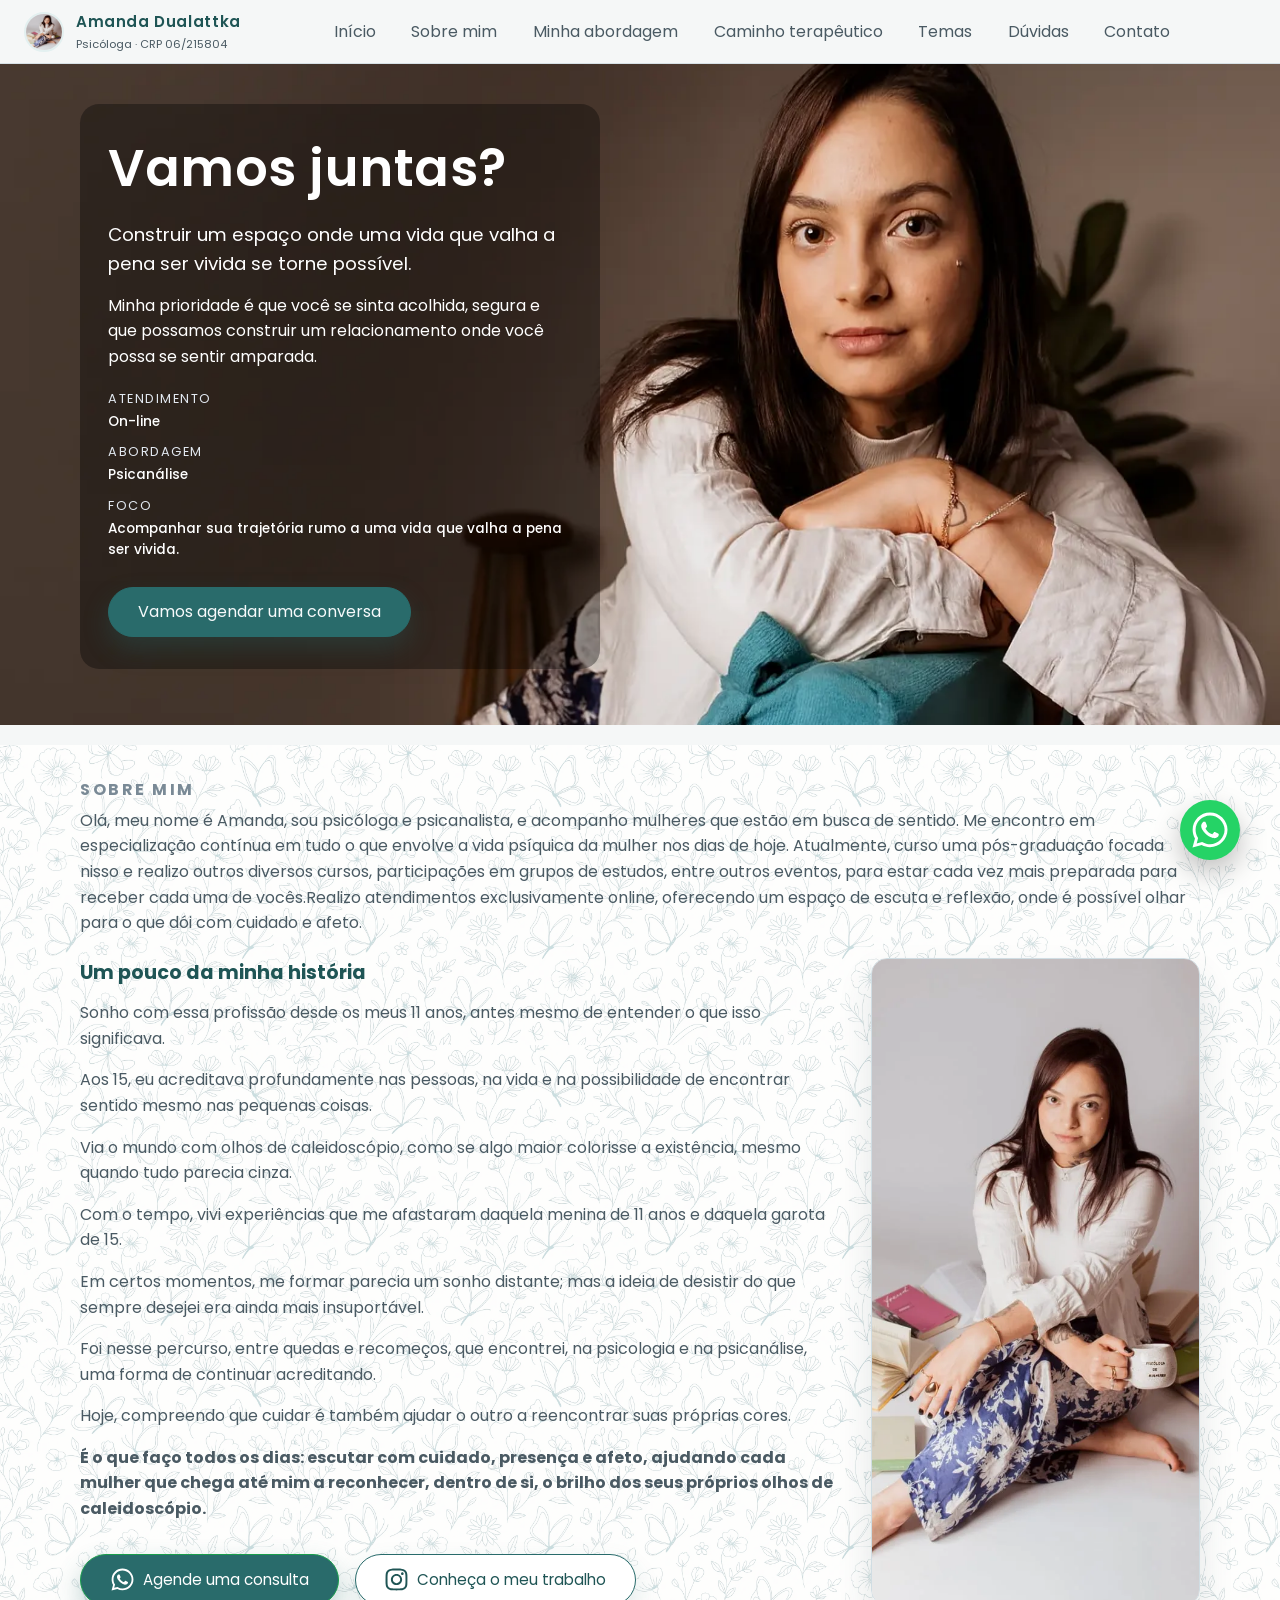
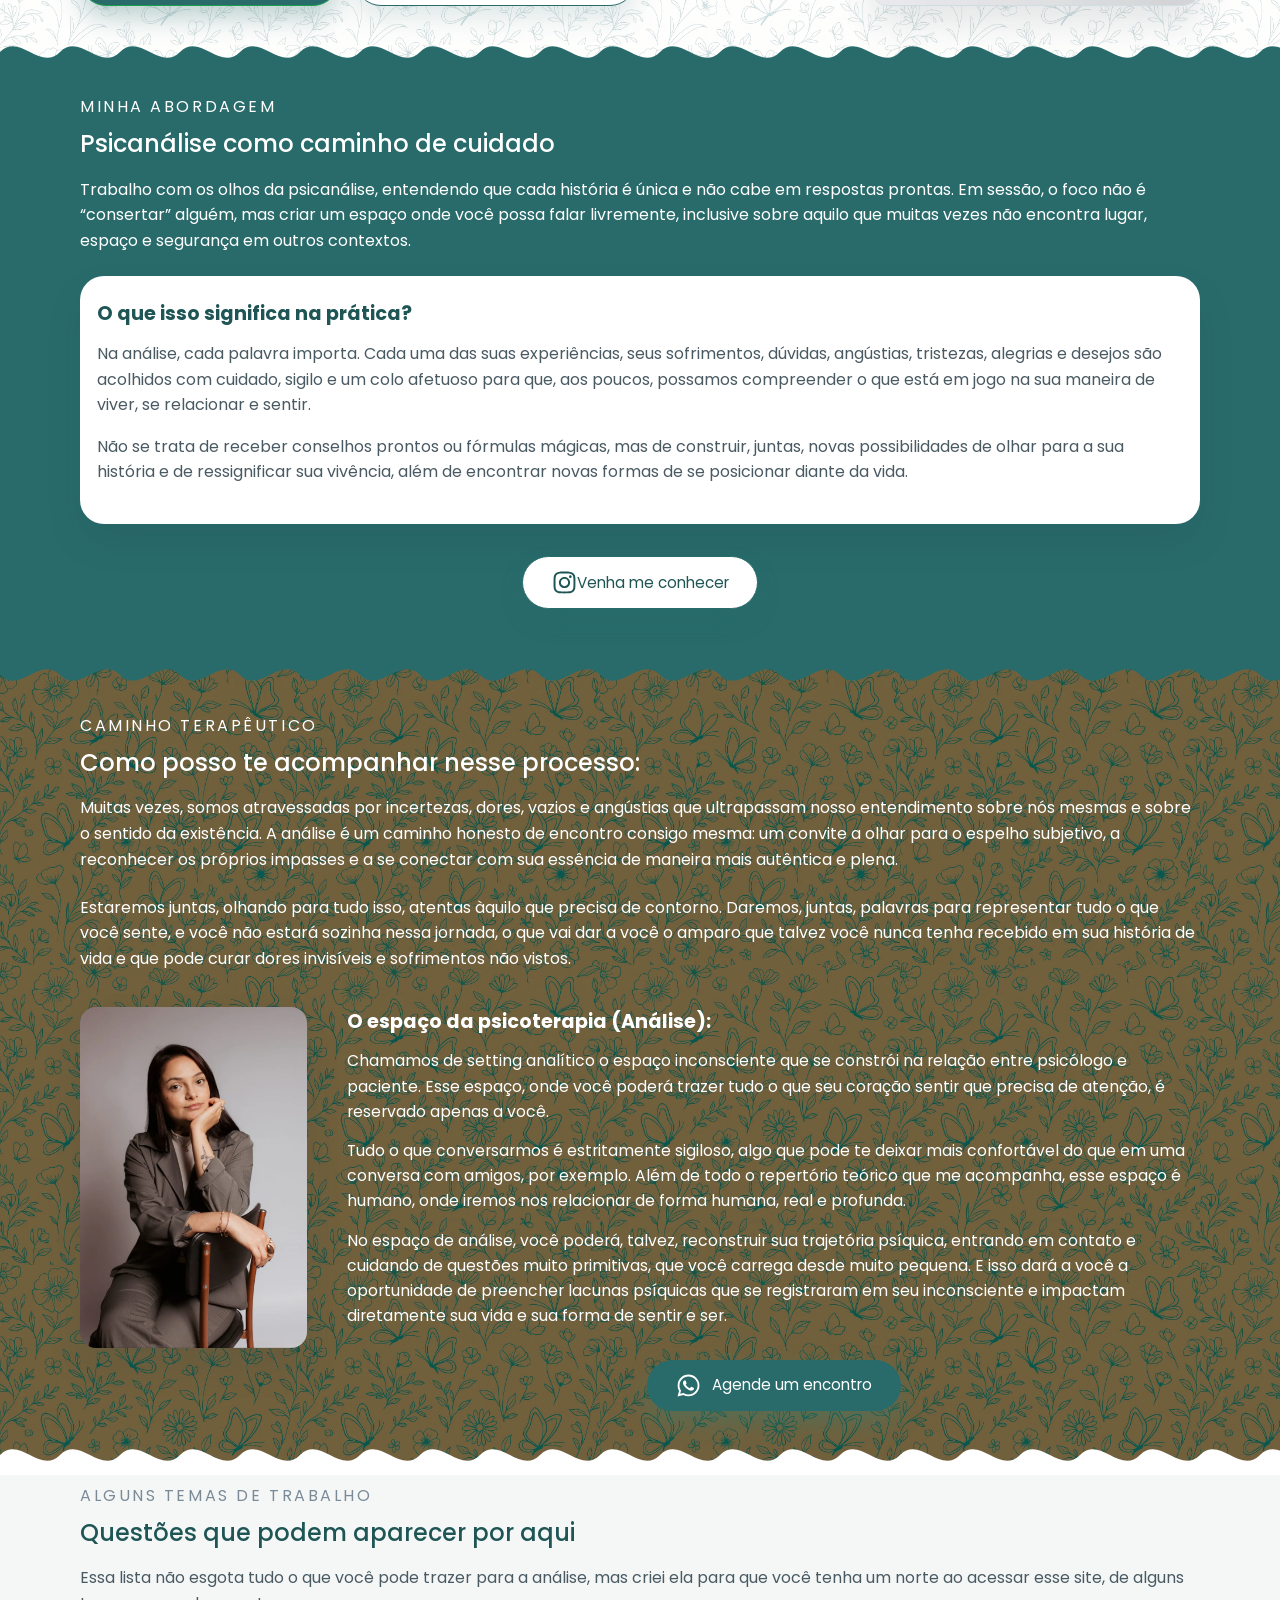
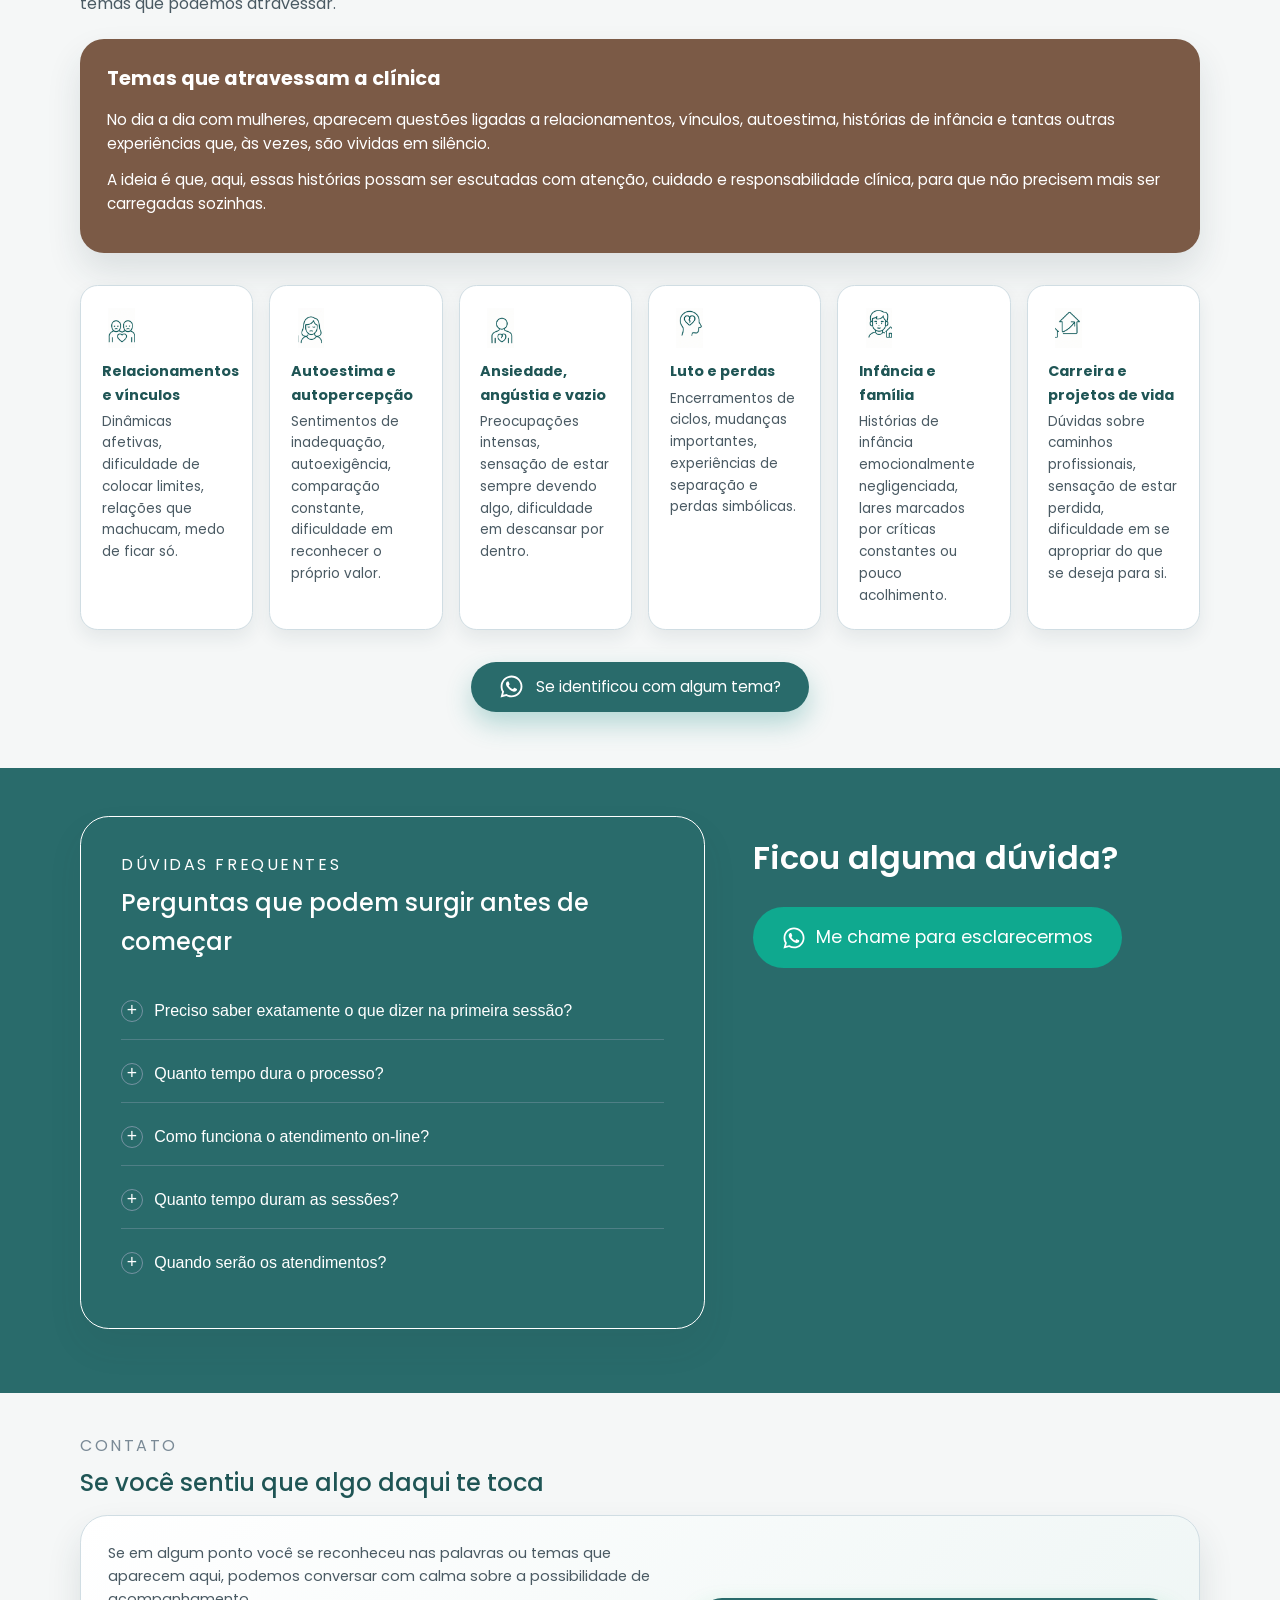
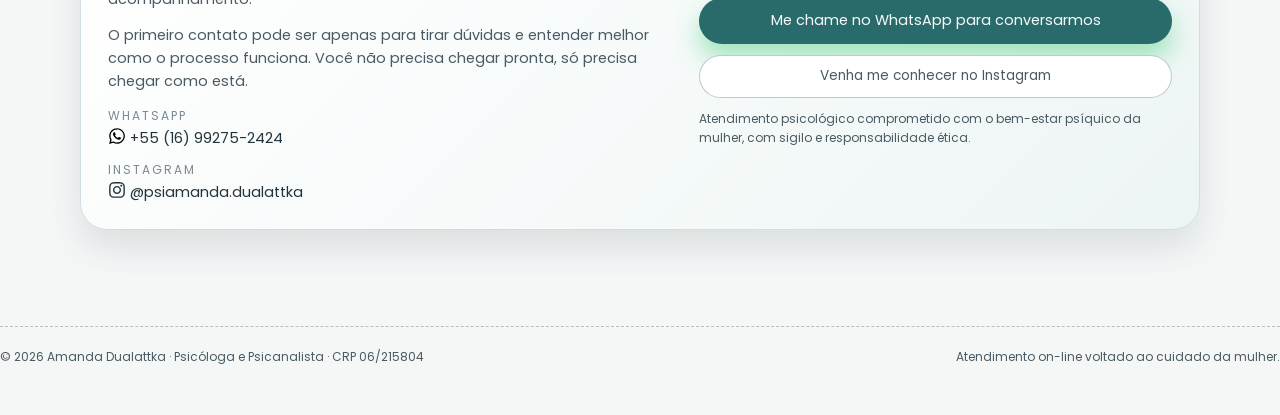
==== index.html @ 0d66b559 "atualização clicavel no hero" ====
<!DOCTYPE html>
<html lang="pt-BR">
<head>
  <meta charset="UTF-8" />
  <meta name="viewport" content="width=device-width, initial-scale=1" />
  <title>Psicóloga Online | Terapia para Mulheres | Amanda Dualattka</title>
  <meta name="description" content="Atendimento psicológico online voltado à saúde emocional da mulher. Um espaço de escuta, cuidado e reflexão.">
  <meta name="robots" content="index, follow">
  <link rel="icon" type="image/svg+xml" href="favicon.svg">

  <!-- SEO & Social -->
  <link rel="canonical" href="https://psi.amandadualattka.com.br/">
  <meta name="theme-color" content="#296B6B">

  <!-- Open Graph -->
  <meta property="og:type" content="website">
  <meta property="og:url" content="https://psi.amandadualattka.com.br/">
  <meta property="og:title" content="Psicóloga Online | Terapia para Mulheres | Amanda Dualattka">
  <meta property="og:description" content="Atendimento psicológico online voltado à saúde emocional da mulher. Um espaço de escuta, cuidado e reflexão.">
  <meta property="og:image" content="https://psi.amandadualattka.com.br/amanda-hero.webp">
  <meta property="og:image:width" content="1200">
  <meta property="og:image:height" content="630">
  <meta property="og:image:type" content="image/webp">
  <meta property="og:locale" content="pt_BR">
  <meta property="og:site_name" content="Psi Amanda Dualattka">

  <!-- Twitter Card -->
  <meta name="twitter:card" content="summary_large_image">
  <meta name="twitter:title" content="Psicóloga Online | Terapia para Mulheres | Amanda Dualattka">
  <meta name="twitter:description" content="Atendimento psicológico online voltado à saúde emocional da mulher. Um espaço de escuta, cuidado e reflexão.">
  <meta name="twitter:image" content="https://psi.amandadualattka.com.br/amanda-hero.webp">

  <!-- Google tag (gtag.js) -->
  <script async src="https://www.googletagmanager.com/gtag/js?id=G-N88TZLFZXE"></script>
  <script>
    window.dataLayer = window.dataLayer || [];
    function gtag(){dataLayer.push(arguments);}
    gtag('js', new Date());

    gtag('config', 'G-N88TZLFZXE');
  </script>

  <!-- DNS prefetch -->
  <link rel="dns-prefetch" href="//www.googletagmanager.com">
  <link rel="dns-prefetch" href="//www.google-analytics.com">

  <!-- Fonte -->
  <link rel="preconnect" href="https://fonts.googleapis.com">
  <link rel="preconnect" href="https://fonts.gstatic.com" crossorigin>
  <link rel="preload" as="style" href="https://fonts.googleapis.com/css2?family=Poppins:wght@400;500;600&display=swap" onload="this.onload=null;this.rel='stylesheet'">
  <noscript><link href="https://fonts.googleapis.com/css2?family=Poppins:wght@400;500;600&display=swap" rel="stylesheet"></noscript>

  <script type="application/ld+json">
    {
      "@context": "https://schema.org",
      "@type": "Psychologist",
      "name": "Amanda Dualattka",
      "url": "https://psi.amandadualattka.com.br",
      "image": "https://psi.amandadualattka.com.br/amanda-hero.webp",
      "description": "Psicóloga especializada na saúde emocional da mulher. Atendimentos psicológicos online com foco em ansiedade, autoestima, relacionamentos e desenvolvimento emocional.",
      "areaServed": ["Brasil", "Portugal", "Espanha", "Alemanha", "Argentina", "Estados Unidos", "França", "Inglaterra", "Europa"],
      "availableService": [
        "Psicoterapia Online",
        "Atendimento psicológico para mulheres",
        "Terapia individual",
        "Apoio emocional"
      ],
      "telephone": "+5516992752424",
      "sameAs": [
        "https://www.instagram.com/psiamanda.dualattka",
        "https://wa.me/5516992752424"
      ],
      "address": {
        "@type": "PostalAddress",
        "addressCountry": "BR"
      }
    }
    </script>

  <link rel="stylesheet" href="style.css">

  <!-- variáveis inline mantidas como fallback rápido para First Contentful Paint -->
  <style>
    :root {
      --primary: #296B6B;
      --bg: #f5f7f7;
      --text: #22333b;
    }
    body { background: var(--bg); color: var(--text); }
  </style>
</head>
<body>
  <!-- SVG Sprite — ícones definidos uma única vez -->
  <svg xmlns="http://www.w3.org/2000/svg" style="display:none">
    <symbol id="icon-whatsapp" viewBox="0 0 448 512">
      <path d="M380.9 97.1C339 55.1 283.2 32 223.9 32c-122.4 0-222 99.6-222 222 0 39.1 10.2 77.3 29.6 111L0 480l117.7-30.9c32.4 17.7 68.9 27 106.1 27h.1c122.3 0 224.1-99.6 224.1-222 0-59.3-25.2-115-67.1-157zm-157 341.6c-33.2 0-65.7-8.9-94-25.7l-6.7-4-69.8 18.3L72 359.2l-4.4-7c-18.5-29.4-28.2-63.3-28.2-98.2 0-101.7 82.8-184.5 184.6-184.5 49.3 0 95.6 19.2 130.4 54.1 34.8 34.9 56.2 81.2 56.1 130.5 0 101.8-84.9 184.6-186.6 184.6zm101.2-138.2c-5.5-2.8-32.8-16.2-37.9-18-5.1-1.9-8.8-2.8-12.5 2.8-3.7 5.6-14.3 18-17.6 21.8-3.2 3.7-6.5 4.2-12 1.4-32.6-16.3-54-29.1-75.5-66-5.7-9.8 5.7-9.1 16.3-30.3 1.8-3.7.9-6.9-.5-9.7-1.4-2.8-12.5-30.1-17.1-41.2-4.5-10.8-9.1-9.3-12.5-9.5-3.2-.2-6.9-.2-10.6-.2-3.7 0-9.7 1.4-14.8 6.9-5.1 5.6-19.4 19-19.4 46.3 0 27.3 19.9 53.7 22.6 57.4 2.8 3.7 39.1 59.7 94.8 83.8 35.2 15.2 49 16.5 66.6 13.9 10.7-1.6 32.8-13.4 37.4-26.4 4.6-13 4.6-24.1 3.2-26.4-1.3-2.5-5-3.9-10.5-6.6z"/>
    </symbol>
    <symbol id="icon-instagram" viewBox="0 0 448 512">
      <path fill="currentColor" d="M224.1 141c-63.6 0-114.9 51.3-114.9 114.9s51.3 114.9 114.9 114.9S339 319.5 339 255.9 287.7 141 224.1 141zm0 189.6c-41.1 0-74.7-33.5-74.7-74.7s33.5-74.7 74.7-74.7 74.7 33.5 74.7 74.7-33.6 74.7-74.7 74.7zm146.4-194.3c0 14.9-12 26.8-26.8 26.8-14.9 0-26.8-12-26.8-26.8s12-26.8 26.8-26.8 26.8 12 26.8 26.8zm76.1 27.2c-1.7-35.9-9.9-67.7-36.2-93.9-26.2-26.2-58-34.4-93.9-36.2-37-2.1-147.9-2.1-184.9 0-35.8 1.7-67.6 9.9-93.9 36.1s-34.4 58-36.2 93.9c-2.1 37-2.1 147.9 0 184.9 1.7 35.9 9.9 67.7 36.2 93.9s58 34.4 93.9 36.2c37 2.1 147.9 2.1 184.9 0 35.9-1.7 67.7-9.9 93.9-36.2 26.2-26.2 34.4-58 36.2-93.9 2.1-37 2.1-147.8 0-184.8zM398.8 388c-7.8 19.6-22.9 34.7-42.6 42.6-29.5 11.7-99.5 9-132.1 9s-102.7 2.6-132.1-9c-19.6-7.8-34.7-22.9-42.6-42.6-11.7-29.5-9-99.5-9-132.1s-2.6-102.7 9-132.1c7.8-19.6 22.9-34.7 42.6-42.6 29.5-11.7 99.5-9 132.1-9s102.7-2.6 132.1 9c19.6 7.8 34.7 22.9 42.6 42.6 11.7 29.5 9 99.5 9 132.1s2.7 102.7-9 132.1z"/>
    </symbol>
  </svg>

  <a href="#page" class="skip-link">Pular para o conteúdo principal</a>

  <!-- NAVBAR -->
  <nav class="nav">
    <div class="nav-inner">
      <div class="brand">
        <div class="brand-avatar">
          <img src="amanda-avatar.webp" alt="Amanda Dualattka" width="40" height="40" />
        </div>
        <div class="brand-text">
          <span class="brand-name">Amanda Dualattka</span>
          <span class="brand-sub">Psicóloga · CRP 06/215804</span>
        </div>
      </div>

      <!-- Menu desktop -->
      <div class="nav-links">
        <a href="#inicio">Início</a>
        <a href="#sobre">Sobre mim</a>
        <a href="#minha-abordagem">Minha abordagem</a>
        <a href="#caminho-terapeutico">Caminho terapêutico</a>
        <a href="#temas">Temas</a>
        <a href="#duvidas">Dúvidas</a>
        <a href="#contato">Contato</a>
      </div>

      <!-- Botão mobile -->
      <button class="nav-burger" type="button" id="burger" aria-label="Abrir menu de navegação" aria-controls="mobileMenu">
        ☰ Menu
      </button>

    </div>

    <!-- Menu mobile -->
    <div class="nav-links-mobile" id="mobileMenu">
      <a href="#inicio">Início</a>
      <a href="#sobre">Sobre mim</a>
      <a href="#minha-abordagem">Minha abordagem</a>
      <a href="#caminho-terapeutico">Caminho terapêutico</a>
      <a href="#temas">Temas</a>
      <a href="#duvidas">Dúvidas</a>
      <a href="#contato">Contato</a>
    </div>
  </nav>

  <!-- HERO -->
  <section id="inicio" class="hero">
    <div class="hero-content">
      <h1 class="hero-title">Vamos juntas?</h1>
      <p class="hero-subtitle-main">
        Construir um espaço onde uma vida que valha a pena ser vivida se torne possível.
      </p>
      <p class="hero-subtitle-extra">
        Minha prioridade é que você se sinta acolhida, segura e que possamos construir um relacionamento onde você possa se sentir amparada.
      </p>

      <div class="hero-meta">
        <span>
          <span class="hero-meta-label">Atendimento</span>
          <span class="hero-meta-value">On-line</span>
        </span>
        <span>
          <span class="hero-meta-label">Abordagem</span>
          <span class="hero-meta-value">Psicanálise</span>
        </span>
        <span>
          <span class="hero-meta-label">Foco</span>
          <span class="hero-meta-value">Acompanhar sua trajetória rumo a uma vida que valha a pena ser vivida.</span>
        </span>
      </div>

      <div class="hero-actions">
        <a
          href="https://wa.me/5516992752424?text=Ol%C3%A1%2C+gostaria+de+saber+um+pouco+mais+sobre+a+terapia."
          class="btn-primary"
          target="_blank"
          rel="noopener noreferrer"
          data-ga-click="whatsapp"
          data-ga-location="hero"
        >
          Vamos agendar uma conversa
        </a>
      </div>
    </div>
  </section>

  <main id="page" class="page">
    <!-- SOBRE MIM -->
    <section id="sobre">
      <h2 class="section-kicker reveal-left">Sobre mim</h2>
      <p class="section-sub reveal-left">
        Olá, meu nome é Amanda, sou psicóloga e psicanalista, e acompanho mulheres que estão em busca de sentido.
        Me encontro em especialização contínua em tudo o que envolve a vida psíquica da mulher nos dias de hoje. 
        Atualmente, curso uma pós-graduação focada nisso e realizo outros diversos cursos, participações em grupos de estudos, entre outros eventos, 
        para estar cada vez mais preparada para receber cada uma de vocês.Realizo atendimentos exclusivamente online, oferecendo um espaço de escuta e reflexão, 
        onde é possível olhar para o que dói com cuidado e afeto.
      </p>
      <div class="section-grid">
        <div class="card reveal-right">
          <h3>Um pouco da minha história</h3>
          <p>
            Sonho com essa profissão desde os meus 11 anos, antes mesmo de entender o que isso significava.
          </p>
          <p>
            Aos 15, eu acreditava profundamente nas pessoas, na vida e na possibilidade de encontrar sentido mesmo nas pequenas coisas.
          </p>
          <p>
            Via o mundo com olhos de caleidoscópio, como se algo maior colorisse a existência, mesmo quando tudo parecia cinza.
          </p>
          <p>
            Com o tempo, vivi experiências que me afastaram daquela menina de 11 anos e daquela garota de 15.
          </p>
          <p>
            Em certos momentos, me formar parecia um sonho distante; mas a ideia de desistir do que sempre desejei era ainda mais insuportável.
          </p>
          <p>  
            Foi nesse percurso, entre quedas e recomeços, que encontrei, na psicologia e na psicanálise, uma forma de continuar acreditando.
          </p>
          <p>
            Hoje, compreendo que cuidar é também ajudar o outro a reencontrar suas próprias cores.
          </p>
          <p>
            <b>É o que faço todos os dias: 
              escutar com cuidado, presença e afeto, ajudando cada mulher que chega até mim a reconhecer, dentro de si, 
              o brilho dos seus próprios olhos de caleidoscópio.</b>
          </p>

          <div class="sobre-actions reveal-left">
            <!-- Botão WhatsApp -->
            <a
              href="https://wa.me/5516992752424?text=Ol%C3%A1%2C+gostaria+de+saber+um+pouco+mais+sobre+a+terapia."
              class="btn-whats-full"
              target="_blank"
              rel="noopener noreferrer"
              data-ga-click="whatsapp"
              data-ga-location="sobre"
            >
              <svg aria-hidden="true" class="icon"><use href="#icon-whatsapp"/></svg>
              Agende uma consulta
            </a>

            <!-- Botão Instagram -->
            <a
              href="https://www.instagram.com/psiamanda.dualattka"
              class="btn-instagram-full"
              target="_blank"
              rel="noopener noreferrer"
              data-ga-click="instagram"
              data-ga-location="sobre"
            >
              <svg aria-hidden="true" class="icon"><use href="#icon-instagram"/></svg>
              Conheça o meu trabalho
            </a>
          </div>
        </div>

        <div class="sobre-photo reveal-left">
          <img src="amanda-perfil.webp" alt="Amanda Dualattka entre livros" width="500" height="600" loading="lazy" />
        </div>
      </div>
    </section>
    
    <!-- MINHA ABORDAGEM -->
    <section id="minha-abordagem">
      <p class="section-kicker reveal-left">Minha abordagem</p>
      <h2 class="section-title reveal-left">Psicanálise como caminho de cuidado</h2>
      <p class="section-sub reveal-left">
        Trabalho com os olhos da psicanálise, entendendo que cada história é única e não cabe em respostas prontas. 
        Em sessão, o foco não é “consertar” alguém, mas criar um espaço onde você possa falar livremente, 
          inclusive sobre aquilo que muitas vezes não encontra lugar, espaço e segurança em outros contextos.
      </p>
      <div class="card reveal-right">
        <h3>O que isso significa na prática?</h3>
        <p>
          Na análise, cada palavra importa. Cada uma das suas experiências, seus sofrimentos, dúvidas, angústias, tristezas, 
          alegrias e desejos são acolhidos com cuidado, sigilo e um colo afetuoso para que, aos poucos, 
          possamos compreender o que está em jogo na sua maneira de viver, se relacionar e sentir.
        </p>
        <p>
          Não se trata de receber conselhos prontos ou fórmulas mágicas, mas de construir, juntas, 
          novas possibilidades de olhar para a sua história e de ressignificar sua vivência, além de encontrar novas formas de se posicionar diante da vida.
        </p>
      </div>
      <div class="caminho-btn-wrapper reveal-left">
        <a
              href="https://www.instagram.com/psiamanda.dualattka"
              class="btn-instagram-full"
              target="_blank"
              rel="noopener noreferrer"
              data-ga-click="instagram"
              data-ga-location="minha_abordagem"
            >
              <svg aria-hidden="true" class="icon"><use href="#icon-instagram"/></svg>
              Venha me conhecer
            </a>
          </div>
    </section>

    <!-- CAMINHO TERAPÊUTICO -->
    <section id="caminho-terapeutico" class="reveal-up">
      <p class="section-kicker">Caminho terapêutico</p>
      <h2 class="section-title">Como posso te acompanhar nesse processo:</h2>
      <p class="section-sub">
        Muitas vezes, somos atravessadas por incertezas, dores, vazios e angústias que ultrapassam nosso entendimento sobre nós mesmas e sobre o sentido da existência.
        A análise é um caminho honesto de encontro consigo mesma: um convite a olhar para o espelho subjetivo, a reconhecer os próprios impasses 
        e a se conectar com sua essência de maneira mais autêntica e plena.
      </p>
      <p>
        Estaremos juntas, olhando para tudo isso, atentas àquilo que precisa de contorno. Daremos, juntas, palavras para representar tudo o que você sente, 
        e você não estará sozinha nessa jornada, o que vai dar a você o amparo que talvez você nunca tenha recebido em sua história de 
        vida e que pode curar dores invisíveis e sofrimentos não vistos.
      </p>

      <div class="caminho-grid">
        <div class="caminho-photo">
          <img src="amanda_caminho.webp" alt="Psicóloga Amanda Dualattka caminhando em ambiente ao ar livre, simbolizando jornada emocional" width="500" height="600" loading="lazy">
        </div>

        <div class="caminho-text">
          <h3>O espaço da psicoterapia (Análise):</h3>
          <p>
            Chamamos de setting analítico o espaço inconsciente que se constrói na relação entre psicólogo e paciente. 
            Esse espaço, onde você poderá trazer tudo o que seu coração sentir que precisa de atenção, é reservado apenas a você.
          </p>
          <p>
            Tudo o que conversarmos é estritamente sigiloso, algo que pode te deixar mais confortável do que em uma conversa com amigos, por exemplo.
            Além de todo o repertório teórico que me acompanha, esse espaço é humano, onde iremos nos relacionar de forma humana, real e profunda.
          </p>
          <p>
            No espaço de análise, você poderá, talvez, reconstruir sua trajetória psíquica, entrando em contato e cuidando de questões muito primitivas, 
            que você carrega desde muito pequena. E isso dará a você a oportunidade de preencher lacunas psíquicas que se registraram em seu inconsciente e 
            impactam diretamente sua vida e sua forma de sentir e ser.
          </p>
          <div class="caminho-btn-wrapper">
            <a 
              href="https://wa.me/5516992752424?text=Ol%C3%A1%2C+gostaria+de+saber+um+pouco+mais+sobre+a+terapia." 
              target="_blank"
              rel="noopener noreferrer" 
              class="btn-whats"
              data-ga-click="whatsapp"
              data-ga-location="caminho_terapeutico"
            >
              <svg aria-hidden="true" class="icon"><use href="#icon-whatsapp"/></svg>
              Agende um encontro
            </a>
          </div>
        </div>
      </div>
    </section>

    <!-- TEMAS -->
    <section id="temas" class="reveal-right">
      <p class="section-kicker">Alguns temas de trabalho</p>
      <h2 class="section-title">Questões que podem aparecer por aqui</h2>
      <p class="section-sub">
        Essa lista não esgota tudo o que você pode trazer para a análise, 
        mas criei ela para que você tenha um norte ao acessar esse site, de alguns temas que podemos atravessar.
      </p>

      <!-- Card movido do bloco Caminho terapêutico -->
      <div class="tema-card">
        <h3>Temas que atravessam a clínica</h3>
        <p>
          No dia a dia com mulheres, aparecem questões ligadas a relacionamentos,
          vínculos, autoestima, histórias de infância e tantas outras experiências
          que, às vezes, são vividas em silêncio.
        </p>
        <p>
          A ideia é que, aqui, essas histórias possam ser escutadas com atenção,
          cuidado e responsabilidade clínica, para que não precisem mais ser
          carregadas sozinhas.
        </p>
      </div>

      <div class="tema-grid">
        <div class="tema-item">
          <img
            src="tema-relacionamentos.webp"
            alt="Ícone de relacionamentos"
            class="tema-item-icon"
            width="80" height="80" loading="lazy"
          >
          <strong>Relacionamentos e vínculos</strong>
          Dinâmicas afetivas, dificuldade de colocar limites,
          relações que machucam, medo de ficar só.
        </div>
        <div class="tema-item">
          <img
            src="tema-autoestima.webp"
            alt="Ícone de autoestima"
            class="tema-item-icon"
            width="80" height="80" loading="lazy"
          >
          <strong>Autoestima e autopercepção</strong>
          Sentimentos de inadequação, autoexigência, comparação constante,
          dificuldade em reconhecer o próprio valor.
        </div>
        <div class="tema-item">
          <img
            src="tema-ansiedade.webp"
            alt="Ícone de ansiedade"
            class="tema-item-icon"
            width="80" height="80" loading="lazy"
          >
          <strong>Ansiedade, angústia e vazio</strong>
          Preocupações intensas, sensação de estar sempre devendo algo,
          dificuldade em descansar por dentro.
        </div>
        <div class="tema-item">
          <img
            src="tema-luto.webp"
            alt="Ícone de luto"
            class="tema-item-icon"
            width="80" height="80" loading="lazy"
          >
          <strong>Luto e perdas</strong>
          Encerramentos de ciclos, mudanças importantes,
          experiências de separação e perdas simbólicas.
        </div>
        <div class="tema-item">
          <img
            src="tema-infancia.webp"
            alt="Ícone de infância"
            class="tema-item-icon"
            width="80" height="80" loading="lazy"
          >
          <strong>Infância e família</strong>
          Histórias de infância emocionalmente negligenciada,
          lares marcados por críticas constantes ou pouco acolhimento.
        </div>
        <div class="tema-item">
          <img
            src="tema-carreira.webp"
            alt="Ícone de carreira"
            class="tema-item-icon"
            width="80" height="80" loading="lazy"
          >
          <strong>Carreira e projetos de vida</strong>
          Dúvidas sobre caminhos profissionais, sensação de estar perdida,
          dificuldade em se apropriar do que se deseja para si.
        </div>
      </div>
      <div class="caminho-btn-wrapper">
        <a 
          href="https://wa.me/5516992752424?text=Ol%C3%A1%2C+gostaria+de+saber+um+pouco+mais+sobre+a+terapia." 
          target="_blank"
              rel="noopener noreferrer" 
          class="btn-whats"
          data-ga-click="whatsapp"
          data-ga-location="temas"
        >
          <svg aria-hidden="true" class="icon"><use href="#icon-whatsapp"/></svg>
          Se identificou com algum tema?
        </a>
      </div>
    </section>

    <!-- DÚVIDAS -->
    <section id="duvidas">
      <div class="duvidas-container">

          <!-- COLUNA DA ESQUERDA -->
          <div class="duvidas-left">
            <div class="faq-wrapper reveal">
              <p class="section-kicker">Dúvidas frequentes</p>
              <h2 class="section-title">Perguntas que podem surgir antes de começar</h2>

              <div class="faq-list">

                <div class="faq-item-wrapper">
                  <button class="faq-question-btn" type="button" aria-expanded="false" aria-controls="faq-1">
                    <span class="faq-icon">+</span>
                    <span>Preciso saber exatamente o que dizer na primeira sessão?</span>
                  </button>
                  <div class="faq-answer" id="faq-1" role="region">
                    <p>
                      Não, você não precisa chegar pronta; a análise é justamente o lugar onde poderemos construir algo que te dê palavras sobre o que sente e vive.
                      Você só precisa ser você.
                    </p>
                  </div>
                </div>

                <div class="faq-item-wrapper">
                  <button class="faq-question-btn" type="button" aria-expanded="false" aria-controls="faq-2">
                    <span class="faq-icon">+</span>
                    <span>Quanto tempo dura o processo?</span>
                  </button>
                  <div class="faq-answer" id="faq-2" role="region">
                    <p>Não existe um tempo exato, pois cada pessoa tem o seu processo de forma tão única e singular que seria impossível
                      realizar essa travessia psíquica com tempo determinado.</p>
                  </div>
                </div>

                <div class="faq-item-wrapper">
                  <button class="faq-question-btn" type="button" aria-expanded="false" aria-controls="faq-3">
                    <span class="faq-icon">+</span>
                    <span>Como funciona o atendimento on-line?</span>
                  </button>
                  <div class="faq-answer" id="faq-3" role="region">
                    <p>O atendimento acontece por videochamada, através do Google Meet.
                      Eu irei te enviar via WhatsApp um link para acessar a sessão.
                      Estarei acompanhando sua entrada caso surjam dificuldades.
                      Você pode fazer com seu celular, computador ou tablet.
                    </p>
                  </div>
                </div>

                <div class="faq-item-wrapper">
                  <button class="faq-question-btn" type="button" aria-expanded="false" aria-controls="faq-4">
                    <span class="faq-icon">+</span>
                    <span>Quanto tempo duram as sessões?</span>
                  </button>
                  <div class="faq-answer" id="faq-4" role="region">
                    <p>
                      As sessões duram 40 minutos e iremos nos encontrar uma vez por semana.
                      Porém, isso pode ser conversado para adaptarmos os encontros a cada caso.
                    </p>
                  </div>
                </div>

                <div class="faq-item-wrapper">
                  <button class="faq-question-btn" type="button" aria-expanded="false" aria-controls="faq-5">
                    <span class="faq-icon">+</span>
                    <span>Quando serão os atendimentos?</span>
                  </button>
                  <div class="faq-answer" id="faq-5" role="region">
                    <p>
                      Os atendimentos são feitos com horário e data marcados com antecedência para que eu possa organizar a agenda para te receber com inteireza.
                      Iremos encontrar um horário que faça sentido pra você.
                      Os atendimentos são de segunda a sexta-feira.
                    </p>
                  </div>
                </div>

              </div>
            </div>
          </div>

          <!-- COLUNA DA DIREITA -->
          <div class="duvidas-right reveal-right">

            <h3>Ficou alguma dúvida?</h3>

            <a 
              href="https://wa.me/5516992752424?text=Ol%C3%A1%2C+gostaria+de+saber+um+pouco+mais+sobre+a+terapia." 
              target="_blank"
              rel="noopener noreferrer" 
              class="btn-whats-cta"
              data-ga-click="whatsapp"
              data-ga-location="duvidas"
            >
          <svg aria-hidden="true" class="icon"><use href="#icon-whatsapp"/></svg>
          Me chame para esclarecermos
        </a>
          </div>

        </div>
    </section>

    <!-- CONTATO -->
    <section id="contato" class="reveal-right">
      <p class="section-kicker">Contato</p>
      <h2 class="section-title">Se você sentiu que algo daqui te toca</h2>

      <div class="contato-card">
        <div class="contato-info">
          <p>
            Se em algum ponto você se reconheceu nas palavras ou temas que aparecem aqui, podemos conversar com calma sobre a possibilidade de acompanhamento.
          </p>
          <p>
            O primeiro contato pode ser apenas para tirar dúvidas e entender melhor como o processo funciona. 
            Você não precisa chegar pronta, só precisa chegar como está.
          </p>
          <dl class="contato-list">
            <dt>WhatsApp</dt>
<dd>
  <a
    href="https://wa.me/5516992752424?text=Ol%C3%A1%2C+gostaria+de+saber+um+pouco+mais+sobre+a+terapia."
    target="_blank"
    rel="noopener noreferrer"
    class="contato-link"
    data-ga-click="whatsapp"
    data-ga-location="contato_lista"
  >
    <svg aria-hidden="true" class="icon contato-icon"><use href="#icon-whatsapp"/></svg>
    <span>+55 (16) 99275-2424</span>
  </a>
</dd>

<dt>Instagram</dt>
<dd>
  <a
    href="https://www.instagram.com/psiamanda.dualattka"
    target="_blank"
    rel="noopener noreferrer"
    class="contato-link"
    data-ga-click="instagram"
    data-ga-location="contato_lista"
  >
    <svg aria-hidden="true" class="icon contato-icon"><use href="#icon-instagram"/></svg>
    <span>@psiamanda.dualattka</span>
  </a>
</dd>

          </dl>
        </div>
        <div class="contato-actions">
          <a
            href="https://wa.me/5516992752424?text=Ol%C3%A1%2C+gostaria+de+saber+um+pouco+mais+sobre+a+terapia."
            class="btn-whatsapp"
            target="_blank"
            rel="noopener noreferrer"
            data-ga-click="whatsapp"
            data-ga-location="contato"
          >
            Me chame no WhatsApp para conversarmos
          </a>
          <a 
            href="https://www.instagram.com/psiamanda.dualattka" 
            class="btn-secondary" 
            target="_blank" 
            rel="noopener noreferrer"
            data-ga-click="instagram"
            data-ga-location="contato_botao"
          >
            Venha me conhecer no Instagram
          </a>
          <small>
            Atendimento psicológico comprometido com o bem-estar psíquico da mulher,
            com sigilo e responsabilidade ética.
          </small>
        </div>
      </div>
    </section>

    <footer>
      <span>© <span id="year">2025</span> Amanda Dualattka · Psicóloga e Psicanalista · CRP 06/215804</span>
      <span>Atendimento on-line voltado ao cuidado da mulher.</span>
    </footer>
  </main>

  <script defer src="script.js"></script>
    <!-- BOTÃO FLUTUANTE WHATSAPP -->
  <a
    href="https://wa.me/5516992752424?text=Ol%C3%A1%2C+gostaria+de+saber+um+pouco+mais+sobre+a+terapia."
    class="whatsapp-float"
    target="_blank"
    rel="noopener noreferrer"
    aria-label="Falar comigo no WhatsApp"
    data-ga-click="whatsapp"
    data-ga-location="floating_button"
  >
    <svg aria-hidden="true"><use href="#icon-whatsapp"/></svg>
  </a>

</body>
</html>
---- style.css ----
:root {
  --primary: #296B6B;
  --primary-soft: #e3f0f0;
  --primary-softer: #f3f8f8;
  --primary-dark: #1f5555;
  --primary-darker: #166d68;

  --whatsapp: #25D366;
  --whatsapp-hover: #1ebe5d;

  --brown: #7b5a46;
  --brown-hover: #664a3a;
  --kicker: #7a8a96;

  --bg: #f5f7f7;
  --text: #22333b;
  --muted: #4a5a63;
  --card: #ffffff;
  --border: #d0dde3;
  --max-width: 1300px;
  --radius-lg: 1.5rem;
  --radius-pill: 999px;
  --section-px: 5rem;
  --shadow-soft: 0 18px 35px rgba(32, 58, 67, 0.12);
}

* {
  box-sizing: border-box;
  margin: 0;
  padding: 0;
}

body {
  font-family: "Poppins", system-ui, -apple-system, BlinkMacSystemFont, sans-serif;
  background: var(--bg);
  color: var(--text);
  line-height: 1.6;
  min-height: 100vh;
}

html,
body {
  width: 100%;
  overflow-x: hidden;
}

a {
  color: inherit;
  text-decoration: none;
}

img {
  max-width: 100%;
  display: block;
}

.page {
  max-width: var(--max-width);
  margin: 0 auto;
  padding: 1.25rem 0rem 3rem;
}

/* ============ BOTÃO FLUTUANTE WHATSAPP ============ */

.whatsapp-float {
  position: fixed;
  bottom: 2.5rem;
  right: 2.5rem;
  width: 60px;
  height: 60px;
  border-radius: 50%;
  background: var(--whatsapp);
  display: flex;
  align-items: center;
  justify-content: center;
  box-shadow: 0 12px 28px rgba(0, 0, 0, 0.25);
  z-index: 50;
  cursor: pointer;
  transition: background 0.15s ease, transform 0.15s ease, box-shadow 0.15s ease;
}

.whatsapp-float:hover {
  background: var(--whatsapp-hover);
  transform: translateY(-2px);
  box-shadow: 0 18px 36px rgba(0, 0, 0, 0.3);
}

.whatsapp-float svg {
  width: 40px;
  height: 40px;
  fill: #ffffff;
}

@media (max-width: 768px) {
  .whatsapp-float {
    bottom: 1rem;
    right: 1rem;
    width: 54px;
    height: 54px;
  }

  .whatsapp-float svg {
    width: 26px;
    height: 26px;
  }
}

@media (max-width: 768px) {

/* Faz o bloco contato ocupar a tela toda */
  #contato {
    padding: 2rem 1.5rem 3rem;  /* diminui laterais */
  }
}


/* ============ NAVBAR ============ */

.nav {
  position: sticky;
  top: 0;
  z-index: 20;
  background: rgba(245, 247, 247, 0.92);
  backdrop-filter: blur(16px);
  border-bottom: 1px solid rgba(208, 221, 227, 0.8);
}

.nav-inner {
  max-width: var(--max-width);
  margin: 0 auto;
  padding: 0.6rem 1.5rem;
  display: flex;
  align-items: center;
  justify-content: flex-start;
  gap: 5rem;
}

.brand {
  display: flex;
  align-items: center;
  gap: 0.75rem;
}

.brand-avatar {
  width: 40px;
  height: 40px;
  border-radius: var(--radius-pill);
  overflow: hidden;
  border: 2px solid var(--primary-soft);
  background: #fff;
}

.brand-avatar img {
  width: 100%;
  height: 100%;
  object-fit: cover;
}

.brand-text {
  display: flex;
  flex-direction: column;
  gap: 0.1rem;
}

.brand-name {
  font-weight: 600;
  font-size: 0.95rem;
  letter-spacing: 0.04em;
  color: var(--primary-dark);
}

.brand-sub {
  font-size: 0.7rem;
  color: var(--muted);
}

.nav-links {
  display: flex;
  gap: 0.6rem;
  font-size: 1rem;
  color: var(--muted);
}

.nav-links a {
  padding: 0.35rem 0.75rem;
  border-radius: var(--radius-pill);
  border: 1px solid transparent;
  transition: all 0.2s ease;
}

.nav-links a:hover {
  color: var(--primary-dark);
  border-color: rgba(41, 107, 107, 0.2);
  background: var(--primary-softer);
}

.nav-burger {
  display: none;
}

.nav-links-mobile {
  display: none;
}

/* ============ HERO (DESKTOP) ============ */

.hero {
  position: relative;
  display: flex;
  align-items: center;

  width: 100vw;
  margin-left: calc(50% - 50vw);
  margin-right: calc(50% - 50vw);
  margin-bottom: 0;

  background-image: url("amanda-hero.webp");
  background-size: cover;
  background-position: center;
  background-repeat: no-repeat;

  border-radius: 0;
  overflow: hidden;
  min-height: 430px;
  padding: 2.5rem var(--section-px) 3.5rem;
}

.hero-content {
  max-width: 520px;
  padding: 1.5rem 1.75rem 2rem;
  border-radius: 1.2rem;
  background: rgba(0, 0, 0, 0.35);
  color: #fff;
}

@keyframes heroSlideIn {
  from {
    opacity: 0;
    transform: translateX(-40px);
  }
  to {
    opacity: 1;
    transform: translateX(0);
  }
}

.hero-title {
  font-size: clamp(2.6rem, 4vw, 3.3rem);
  font-weight: 600;
  letter-spacing: 0.01em;
  margin-bottom: 0.6rem;
  color: #ffffff;

  opacity: 0;
  transform: translateX(-40px);
  animation: heroSlideIn 0.7s ease-out forwards;
  animation-delay: 0.1s;
}

.hero-subtitle-main {
  font-size: 1.15rem;
  margin-bottom: 0.9rem;
  opacity: 0;
  transform: translateX(-40px);
  animation: heroSlideIn 0.7s ease-out forwards;
  animation-delay: 0.25s;
}

.hero-subtitle-extra {
  font-size: 1rem;
  margin-bottom: 1.2rem;
  opacity: 0;
  transform: translateX(-40px);
  animation: heroSlideIn 0.7s ease-out forwards;
  animation-delay: 0.4s;
}

.hero-meta {
  display: flex;
  flex-direction: column;
  gap: 0.6rem;
  font-size: 0.85rem;
  opacity: 0;
  transform: translateX(-40px);
  animation: heroSlideIn 0.7s ease-out forwards;
  animation-delay: 0.7s;
  margin-bottom: 1.6rem; /* espaço acima do botão */
}

.hero-meta span {
  display: flex;
  flex-direction: column;
}

.hero-meta-label {
  text-transform: uppercase;
  letter-spacing: 0.12em;
  font-size: 0.8rem;
  color: #e2e8f0;
}

.hero-meta-value {
  font-weight: 500;
  margin-top: 0.1rem;
  color: #ffffff;
}

.hero-actions {
  display: flex;
  flex-direction: column;
  align-items: flex-start;
  gap: 0.8rem;
  opacity: 0;
  transform: translateX(-40px);
  animation: heroSlideIn 0.7s ease-out forwards;
  animation-delay: 1s;
}

.btn-primary {
  padding: 0.7rem 1.8rem;
  border-radius: var(--radius-pill);
  border: 1px solid var(--primary);
  background: var(--primary);
  color: #f7fafb;
  font-size: 1rem;
  display: inline-flex;
  align-items: center;
  gap: 0.4rem;
  box-shadow: 0 12px 26px rgba(41, 107, 107, 0.3);
  transition: background 0.15s ease, transform 0.15s ease, box-shadow 0.15s ease;
}

.btn-primary:hover {
  background: var(--primary-dark);
  transform: translateY(-1px);
  box-shadow: 0 18px 32px rgba(41, 107, 107, 0.35);
}

/* ============ SEÇÕES GENÉRICAS ============ */

/* Tirar o espaço reto entre as seções que têm onda */
#inicio,
#sobre,
#minha-abordagem,
#caminho-terapeutico,
#temas,
#duvidas,
#contato {
  margin-bottom: 0;
  margin-top: 0;
}

section {
  padding: 0rem 0rem;
  margin-bottom: 3rem;
}

#sobre {
  background-image: linear-gradient(rgba(255,255,255,0.78), rgba(255,255,255,0.78)),url("fundo_sobre_mim.webp");
  background-repeat: repeat;
  background-size: 300px;
  background-color: #ffffff;
  width: 100vw;
  margin-left: calc(50% - 50vw);
  margin-right: calc(50% - 50vw);
  padding: 2rem var(--section-px) 3.5rem;
}

.section-kicker {
  text-transform: uppercase;
  letter-spacing: 0.16em;
  font-size: 1rem;
  color: var(--kicker);
  margin-bottom: 0.35rem;
}

.section-title {
  font-size: 1.5rem;
  font-weight: 500;
  margin-bottom: 0.8rem;
  color: var(--primary-dark);
}

.section-sub {
  font-size: 1rem;
  color: var(--muted);
  width: 100%;
  margin-bottom: 1.4rem;
}

.section-grid {
  display: grid;
  grid-template-columns: minmax(0, 3fr) minmax(0, 1.3fr);
  gap: 2rem;
}

.card {
  border-radius: var(--radius-lg);
  border: 1px solid var(--border);
  background: transparent;
  padding: 1.4rem 1rem;
  box-shadow: var(--shadow-soft);
}

#sobre .card {
  border: none;
  box-shadow: none;
  padding: 0;
  border-radius: 0;
}

.card h3 {
  font-size: 1.2rem;
  margin-bottom: 0.7rem;
  color: var(--primary-dark);
}

.card p {
  font-size: 1rem;
  color: var(--muted);
  margin-bottom: 1rem;
}

.sobre-photo {
  border-radius: 1rem;
  overflow: hidden;
  border: 1px solid var(--border);
  box-shadow: var(--shadow-soft);
}

.sobre-photo img {
  width: 100%;
  height: 100%;
  object-fit: cover;
}

.tema-grid {
  display: grid;
  grid-template-columns: repeat(auto-fit, minmax(150px, 1fr));
  gap: 1rem;
}

/* Cards de temas */
.tema-item {
  border-radius: 1.1rem;
  border: 1px solid var(--border);
  background: #ffffff;
  padding: 1.4rem 1.3rem;
  font-size: 0.85rem;
  color: var(--muted);
  box-shadow: 0 8px 18px rgba(28, 57, 66, 0.08);
}

/* Ícone de imagem no topo do card */
.tema-item-icon {
  width: 40px;          /* tamanho do ícone */
  height: 40px;
  object-fit: contain;  /* não distorce a imagem */
  margin-bottom: 0.75rem;
  display: block;
}

.tema-item strong {
  color: var(--primary-dark);
  display: block;
  margin-bottom: 0.25rem;
  font-size: 0.9rem;
}

.tema-btn-wrapper {
  width: 100%;
  display: flex;
  justify-content: center;
  margin-top: 3rem;   /* espaço acima do botão */
  margin-bottom: 2rem; /* espaço abaixo, antes do próximo bloco */
}

/* ============ SOBRE MIM – AÇÕES (WHATS / INSTA) ============ */

.sobre-actions {
  display: flex;
  align-items: center;
  gap: 1rem;
  margin-top: 2rem;
  flex-wrap: wrap;
}

.sobre-actions .icon {
  width: 1.3rem;
  height: 1.3rem;
  margin-right: 0.5rem;
}

.btn-whats-full {
  background: var(--primary);
  border-color: var(--primary-dark);
  border: 1px solid #1a9e4c;
  color: white;
  padding: 0.8rem 1.8rem;
  border-radius: var(--radius-pill);
  display: inline-flex;
  align-items: center;
  font-size: 0.95rem;
  box-shadow: 0 12px 26px rgba(41, 107, 107, 0.3);
  transition: 0.2s ease;
  white-space: nowrap;
}

.btn-whats-full .icon {
  width: 25px;
  height: 25px;
  flex-shrink: 0;
  fill: white;
  color: white;
}

.btn-whats-full:hover {
  background: #1a9e4c;
}

.btn-instagram-full {
  background: white;
  border: 1px solid var(--primary);
  color: var(--primary-dark);
  padding: 0.8rem 1.8rem;
  border-radius: var(--radius-pill);
  display: inline-flex;
  align-items: center;
  font-size: 0.95rem;
  box-shadow: 0 12px 26px rgba(41, 107, 107, 0.15);
  transition: 0.2s ease;
  white-space: nowrap;
}

/* AJUSTE DO ÍCONE DO INSTAGRAM – VOLTAR AO TAMANHO/COR ANTERIORES */
.btn-instagram-full .icon {
  width: 25px;
  height: 25px;
  flex-shrink: 0;
  fill: var(--primary-dark);
  color: var(--primary-dark);
}

.btn-instagram-full:hover {
  background: var(--primary-soft);
  border-color: var(--primary-dark);
}

/* ============ MINHA ABORDAGEM ============ */

#minha-abordagem {
  width: 100vw;
  margin-left: calc(50% - 50vw);
  margin-right: calc(50% - 50vw);
  padding: 2rem var(--section-px) 3.5rem;
  position: relative;
  background: var(--primary);
}

/* Textos FORA do card em branco */
#minha-abordagem .section-kicker,
#minha-abordagem .section-title,
#minha-abordagem .section-sub {
  color: #ffffff;
}

#minha-abordagem .card {
  background: #ffffff;
  border: 1px solid rgba(255, 255, 255, 0.35); /* bem suave, pode pôr 'none' se quiser sem borda */
}

#minha-abordagem::before {
  content: "";
  position: absolute;
  left: 0;
  right: 0;
  top: -60px;              /* puxa a onda para cima, encaixando na seção anterior */
  height: 80px;            /* mesma altura do SVG */
  background-image: url("onda-top-verde.svg");
  background-repeat: repeat-x;
  background-size: 120px 80px;  /* pode ajustar para a onda ficar mais larga/estreita */
  pointer-events: none;
}

/* ============ CAMINHO TERAPÊUTICO ============ */

#caminho-terapeutico {
  width: 100vw;
  margin-left: calc(50% - 50vw);
  margin-right: calc(50% - 50vw);
  background:
    url("fundo_caminho2.webp") repeat,
    var(--brown);
  background-size: 300px; /* igual ao sobre mim, ajuste se quiser */
  padding: 3rem var(--section-px) 4rem;
  color: #ffffff;
  position: relative;
}

/* animação de baixo para cima nesse bloco */
#caminho-terapeutico.reveal-up {
  opacity: 0;
  transform: translateY(60px);
  transition: all 0.9s ease;
}

#caminho-terapeutico.reveal-up.show {
  opacity: 1;
  transform: translateY(0);
}

#caminho-terapeutico .section-kicker,
#caminho-terapeutico .section-title,
#caminho-terapeutico .section-sub,
#caminho-terapeutico h3,
#caminho-terapeutico p,
#caminho-terapeutico li {
  color: #ffffff;
}

/* Onda entre 'minha abordagem' (branco) e 'caminho terapêutico' (marrom) */
#caminho-terapeutico::before {
  content: "";
  position: absolute;
  left: 0;
  right: 0;
  top: -10px;                      /* sobe a onda por cima da seção de cima */
  height: 60px;                    /* mesma altura do SVG */
  background-image: url("onda-top-verde.svg");
  background-repeat: repeat-x;
  background-size: 120px 60px;     /* largura/altura do SVG */
  pointer-events: none;
  transform: scaleY(-1);
}

.caminho-grid {
  display: grid;
  /* foto só o tamanho que precisar, texto ocupa o resto */
  grid-template-columns: minmax(0, 0.8fr) minmax(0, 3fr);
  gap: 2.5rem;
  margin-top: 2.2rem;
  align-items: flex-start;
}

.caminho-photo {
  border-radius: 1rem;
  overflow: hidden;
  box-shadow: var(--shadow-soft);
  max-width: auto;
  max-height: auto;           /* aqui você regula o tamanho da foto */
}

/* IMPORTANTE: tirar o width: 40% e voltar ao 100% */
.caminho-photo img {
  width: auto;
  height: auto;
  object-fit: contain;   /* não corta a foto */
}

.caminho-text h3 {
  font-size: 1.2rem;
  margin-bottom: 0.7rem;
}

.caminho-text p {
  margin-bottom: 0.9rem;
  font-size: 0.98rem;
}

.caminho-text ul {
  padding-left: 1.1rem;
  font-size: 0.95rem;
}

/* wrapper para centralizar */
.caminho-btn-wrapper {
  width: 100%;
  display: flex;
  justify-content: center;
  margin-top: 2rem;
}

/* botão igual o do hero */
.btn-whats {
  background: var(--primary);
  color: white;
  padding: 0.8rem 1.8rem;
  border-radius: var(--radius-pill);
  display: inline-flex;
  align-items: center;
  gap: 0.7rem;
  font-size: 0.95rem;
  box-shadow: 0 12px 26px rgba(29, 143, 135, 0.3);
  transition: background .15s ease, transform .15s ease, box-shadow .15s ease;
  text-decoration: none;
}

.btn-whats:hover {
  background: var(--primary-darker);
  transform: translateY(-2px);
  box-shadow: 0 18px 32px rgba(29, 143, 135, 0.35);
}

.btn-whats .icon {
  width: 25px;
  height: 25px;
  flex-shrink: 0;
  fill: #ffffff;
  color: #ffffff;
}


/* ============ TEMAS (COM CARD MOVIDO) ============ */

#temas {
  width: 100vw;
  margin-left: calc(50% - 50vw);
  margin-right: calc(50% - 50vw);
  padding: 0.5rem var(--section-px) 3.5rem;
  position: relative;
}

#temas::before {
  content: "";
  position: absolute;
  left: 0;
  right: 0;
  top: -60px;                      /* encosta na base do bloco marrom */
  height: 60px;                    /* mesma altura que usamos antes */
  background-image: url("onda-top-branca.svg");
  background-repeat: repeat-x;
  background-size: 120px 60px;
  pointer-events: none;
  color: #ffffff;
}

.tema-card {
  border-radius: 1.5rem;
  padding: 1.6rem 1.7rem;
  margin-bottom: 2rem;
  background: var(--brown);
  color: #fff;
  box-shadow: var(--shadow-soft);
}

.tema-card h3 {
  font-size: 1.2rem;
  margin-bottom: 0.8rem;
}

.tema-card p {
  margin-bottom: 0.7rem;
  font-size: 0.95rem;
}

/* ============ CONTATO ============ */

#contato {
  width: 100vw;
  margin-left: calc(50% - 50vw);
  margin-right: calc(50% - 50vw);
  padding: 0.5rem var(--section-px) 3.5rem;
  margin-top: 2rem;
}

.contato-card {
  display: grid;
  grid-template-columns: minmax(0, 3fr) minmax(0, 2.5fr);
  gap: 1.5rem;
  border-radius: 1.7rem;
  border: 1px solid var(--border);
  background: linear-gradient(135deg, #ffffff, #edf5f4);
  padding: 1.6rem 1.7rem;
  box-shadow: var(--shadow-soft);
}

.contato-info p {
  font-size: 0.9rem;
  color: var(--muted);
  margin-bottom: 0.8rem;
}

.contato-list {
  font-size: 0.9rem;
  color: var(--muted);
}

.contato-list dt {
  font-size: 0.75rem;
  text-transform: uppercase;
  letter-spacing: 0.16em;
  color: var(--kicker);
  margin-top: 0.6rem;
}

.contato-list dd {
  margin-left: 0;
  color: var(--text);
  display: flex;
  align-items: center;
  gap: 0.35rem;
}

.contato-actions {
  display: flex;
  flex-direction: column;
  gap: 0.7rem;
  justify-content: center;
}

.contato-actions small {
  font-size: 0.75rem;
  color: var(--muted);
}

.btn-whatsapp {
  padding: 0.7rem 1.1rem;
  border-radius: var(--radius-pill);
  border: none;
  background: var(--primary);
  border-color: var(--primary-dark);
  color: #f9fafb;
  font-size: 0.9rem;
  display: inline-flex;
  align-items: center;
  gap: 0.4rem;
  box-shadow: 0 14px 26px rgba(34, 197, 94, 0.4);
  cursor: pointer;
  text-align: center;
  justify-content: center;
}

.btn-secondary {
  padding: 0.6rem 1rem;
  border-radius: var(--radius-pill);
  border: 1px solid rgba(148, 163, 184, 0.6);
  background: #ffffff;
  color: var(--muted);
  font-size: 0.85rem;
  display: inline-flex;
  align-items: center;
  justify-content: center;
  gap: 0.4rem;
}

.btn-secondary:hover {
  background: var(--primary-soft);
  border-color: rgba(41, 107, 107, 0.4);
  color: var(--primary-dark);
}

footer {
  margin-top: 2.5rem;
  padding-top: 1.25rem;
  border-top: 1px dashed rgba(172, 185, 192, 0.9);
  font-size: 0.75rem;
  color: var(--muted);
  display: flex;
  flex-wrap: wrap;
  justify-content: space-between;
  gap: 0.75rem;
}

/* ============ ANIMAÇÕES GERAIS (REVEAL) ============ */

.reveal {
  opacity: 0;
  transform: translateY(40px);
  transition: all 0.8s ease;
}

.reveal-left {
  opacity: 0;
  transform: translateX(-60px);
  transition: all 0.9s ease;
}

.reveal-right {
  opacity: 0;
  transform: translateX(60px);
  transition: all 0.9s ease;
}

.reveal.show,
.reveal-left.show,
.reveal-right.show {
  opacity: 1;
  transform: translateX(0) translateY(0);
}

/* ============ MOBILE ============ */

@media (max-width: 768px) {
  .nav-inner {
    padding-inline: 1rem;
  }

  .nav-links {
    display: none;
  }

  .nav-burger {
    display: inline-flex;
    border-radius: var(--radius-pill);
    border: 1px solid rgba(172, 185, 192, 0.9);
    background: #ffffff;
    padding: 0.3rem 0.7rem;
    font-size: 0.8rem;
    color: var(--muted);
    align-items: center;
    gap: 0.3rem;
  }

  .nav-links-mobile {
    display: none;
    flex-direction: column;
    padding: 0.5rem 1.5rem 0.75rem;
    gap: 0.4rem;
    font-size: 0.85rem;
    background: #f9fbfb;
    border-top: 1px solid rgba(208, 221, 227, 0.9);
  }

  .nav-links-mobile a {
    padding: 0.4rem 0.25rem;
    border-radius: 0.6rem;
  }

  .nav-links-mobile.show {
    display: flex;
  }

  .page {
    padding-inline: 1.25rem;
  }

  .hero {
    padding: 4.5rem 1.2rem 2.4rem;
    min-height: 520px;
    background-image: url("amanda_cadeira.webp"); /* HERO MOBILE DIFERENTE */
    background-position: center;
  }

  .hero-content {
    /*background: transparent;
    padding: 0;*/
    display: flex;
    flex-direction: column;
    gap: 0.6rem;
  }

  .hero-title {
    font-size: 2.1rem;
    margin-bottom: 0.2rem;
  }

  .hero-subtitle-main {
    font-size: 1rem;
  }

  .hero-subtitle-extra {
    font-size: 0.9rem;  /* texto menor no mobile */
  }

  .hero-meta {
    font-size: 0.8rem;
  }

  .hero-meta-label {
    font-size: 0.75rem;
  }

  .hero-actions {
    margin-top: 0.8rem;
  }

  .btn-primary {
    white-space: nowrap;
    font-size: 1rem;
    padding: 0.9rem 0.5rem;
  }

  /* SOBRE AÇÕES – botões empilhados no mobile */
  .sobre-actions {
    flex-direction: column;
    align-items: flex-start;
  }

  .sobre-actions a {
    width: 100%;
    justify-content: center;
  }

  #sobre {
    padding: 2rem 1.5rem 3rem;
  }

  .section-grid,
  .contato-card {
    grid-template-columns: minmax(0, 1fr);
  }

  #caminho-terapeutico {
    padding: 2.4rem 1.5rem 3rem;
  }

  .caminho-grid {
    grid-template-columns: minmax(0, 1fr);
  }

  .caminho-photo {
    max-height: 360px;
  }

  #minha-abordagem {
    padding: 2rem 1.5rem 3rem;
  }

  .caminho-btn-wrapper {
    width: 100%;
    display: flex;
    justify-content: center;
    margin-top: 3.5rem;
    margin-bottom: 2rem;
  }

  #temas {
    padding: 0 1.25rem;
  }

  #temas .caminho-btn-wrapper {
    margin-bottom: 2.5rem; /* ou 3rem se quiser mais espaço */
  }

  #contato {
    padding: 2rem 1rem 2.5rem;   /* laterais bem menores */
  }

  .contato-card {
    padding: 1.2rem 1rem;       /* card mais "esticado" */
  }

}

/* ============ DÚVIDAS (FAQ) ============ */

#duvidas {
  width: 100vw;
  margin-left: calc(50% - 50vw);
  margin-right: calc(50% - 50vw);
  padding: 3rem var(--section-px) 4rem;
  background: var(--primary); /* verdinho de fundo */
}

.faq-wrapper {
  max-width: 980px;
  margin: 0 auto;
  background: transparent;
  border-radius: 1.8rem;
  padding: 2.2rem 2.5rem 2.5rem;
  border: 1px solid #ffffff;
  box-shadow: 0 18px 35px rgba(32, 58, 67, 0.08);
}

.faq-wrapper .section-kicker {
  margin-bottom: 0.4rem;
  color: #ffffff;
}

.faq-wrapper .section-title {
  margin-bottom: 1.5rem;
  color: #ffffff;
}

/* Lista de perguntas */
.faq-list {
  display: flex;
  flex-direction: column;
  gap: 0.2rem;
  color: #ffffff;
}

.faq-question-btn {
  width: 100%;
  border: none;
  background: transparent;
  padding: 0.9rem 0;
  display: flex;
  align-items: center;
  gap: 0.7rem;
  font-size: 1rem;
  cursor: pointer;
  text-align: left;
  color: #ffffff;
}

.faq-question-btn:hover {
  color: var(--primary-soft);
}

.faq-icon {
  width: 22px;
  height: 22px;
  border-radius: var(--radius-pill);
  border: 1px solid rgba(148, 163, 184, 0.7);
  display: inline-flex;
  align-items: center;
  justify-content: center;
  font-size: 1.1rem;
  line-height: 1;
  color: #ffffff;
  flex-shrink: 0;
}

/* estado aberto */
.faq-question-btn.open .faq-icon {
  background: transparent;
  color: #ffffff;
}

/* Área da resposta (abre/fecha) */
.faq-answer {
  max-height: 0;
  overflow: hidden;
  transition: max-height 0.3s ease, opacity 0.3s ease;
  opacity: 0;
  padding-left: 2.2rem; /* alinhado com o texto da pergunta */
  font-size: 0.95rem;
  color: var(--primary-soft);
}

.faq-answer p {
  margin-bottom: 0.9rem;
}

/* quando aberta */
.faq-answer.open {
  opacity: 1;
  margin-bottom: 0.6rem;
}

/* separador entre itens */
.faq-item-wrapper {
  border-top: 1px solid rgba(148, 163, 184, 0.35);
  padding-top: 0.5rem;
}
.faq-item-wrapper:first-of-type {
  border-top: none;
  padding-top: 0;
}

@media (max-width: 768px) {
  #duvidas {
    padding: 2.4rem 1.5rem 3rem;
  }

  .faq-wrapper {
    padding: 1.8rem 1.5rem 2rem;
  }
}

/* --- layout de 2 colunas para o bloco de dúvidas --- */
.duvidas-container {
  max-width: 1400px;
  margin: 0 auto;

  display: flex;
  justify-content: space-between;
  align-items: flex-start;
  gap: 3rem;
}

/* Coluna da esquerda = FAQ */
.duvidas-left {
  flex: 1.4; /* maior */
}

/* Coluna da direita = frase + botão */
.duvidas-right {
  flex: 1;
  color: #ffffff;
  padding-top: 1rem;
}

.duvidas-right h3 {
  font-size: 2rem;
  font-weight: 600;
  margin-bottom: 1.5rem;
  color: #ffffff;
}

.duvidas-right .btn-whats-cta {
  background: #0FA98F;
  color: white;
  padding: 1rem 1.8rem;
  border-radius: var(--radius-pill);
  display: inline-flex;
  align-items: center;
  gap: 0.6rem;
  font-size: 1.1rem;
  text-decoration: none;
  transition: 0.2s ease;
}

.duvidas-right .btn-whats-cta:hover {
  background: #0c8f78;
  transform: translateY(-2px);
}

.btn-whats-cta svg {
  width: 24px;
  height: 24px;
  fill: white;
}

/* Mobile */
@media (max-width: 900px) {
  .duvidas-container {
    flex-direction: column;
  }
}

.contato-list .icon.contato-icon {
  width: 18px;
  height: 18px;
  flex-shrink: 0;
  top: 2px;
}

/* Ajuste fino do alinhamento do ícone do Instagram no bloco Contato */
.contato-list svg.contato-icon {
  position: relative;
  top: 25px;
}

/* ============ SKIP LINK ============ */
.skip-link {
  position: absolute;
  top: -100%;
  left: 1rem;
  padding: 0.5rem 1rem;
  background: var(--primary);
  color: #fff;
  border-radius: 0 0 0.5rem 0.5rem;
  z-index: 9999;
  font-size: 0.85rem;
  text-decoration: none;
  transition: top 0.2s ease;
}

.skip-link:focus {
  top: 0;
}

/* ============ FOCUS INDICATORS ============ */
.nav-links a:focus-visible,
.nav-links-mobile a:focus-visible,
.btn-primary:focus-visible,
.btn-whats-full:focus-visible,
.btn-instagram-full:focus-visible,
.btn-whats:focus-visible,
.btn-whats-cta:focus-visible,
.btn-whatsapp:focus-visible,
.btn-secondary:focus-visible,
.faq-question-btn:focus-visible,
.whatsapp-float:focus-visible {
  outline: 2px solid var(--primary);
  outline-offset: 2px;
}
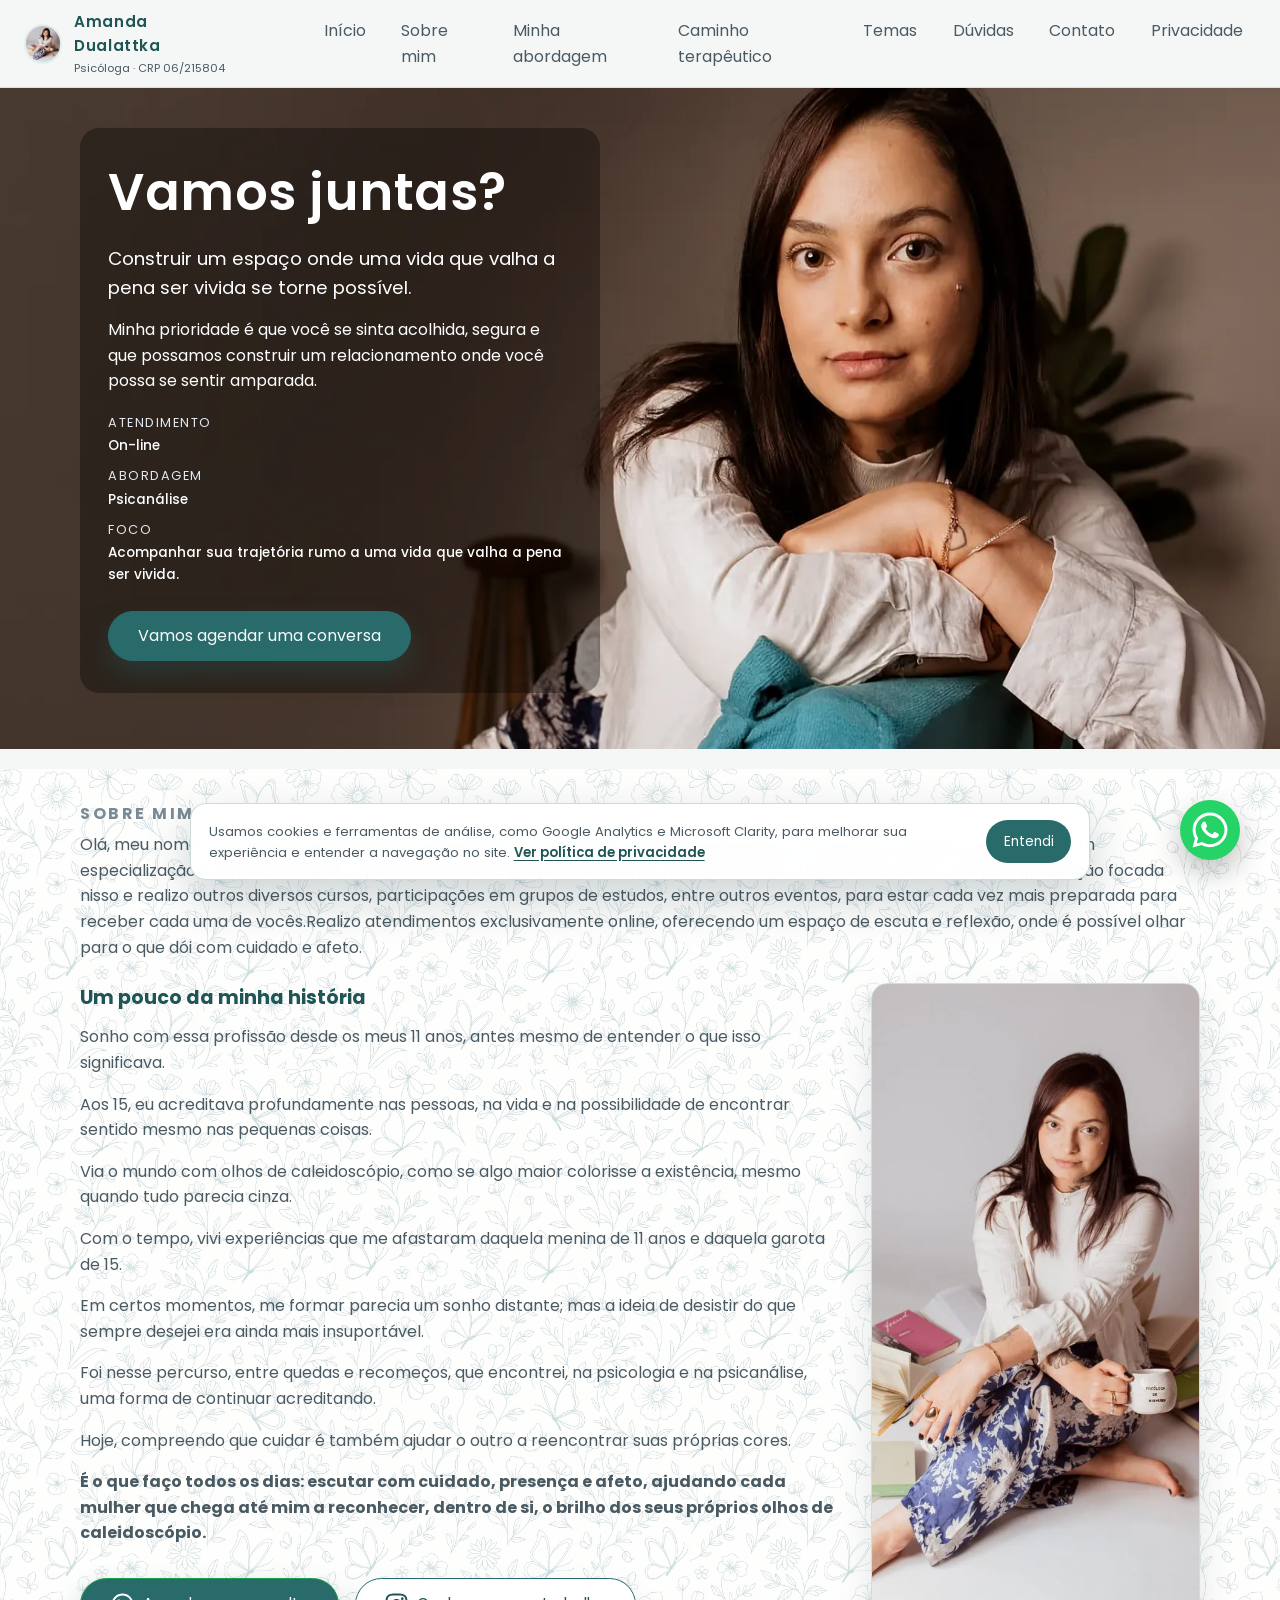
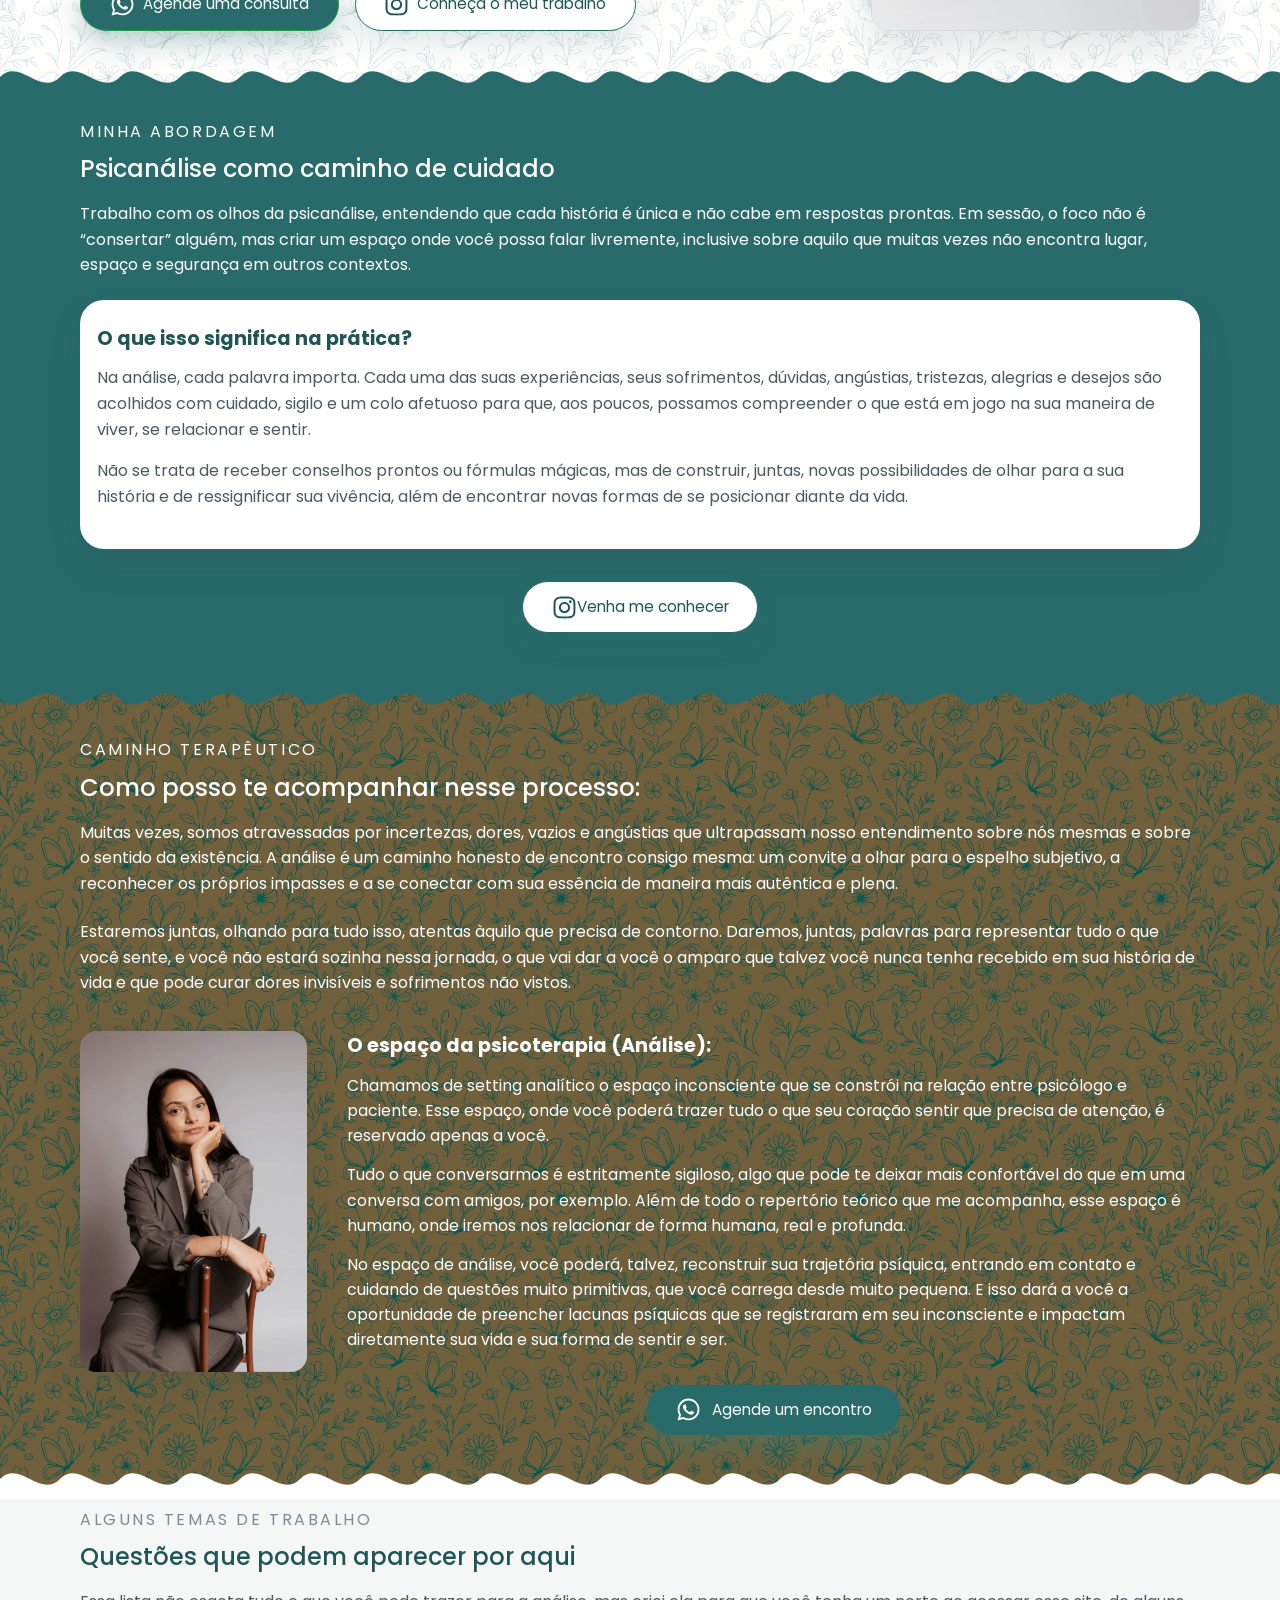
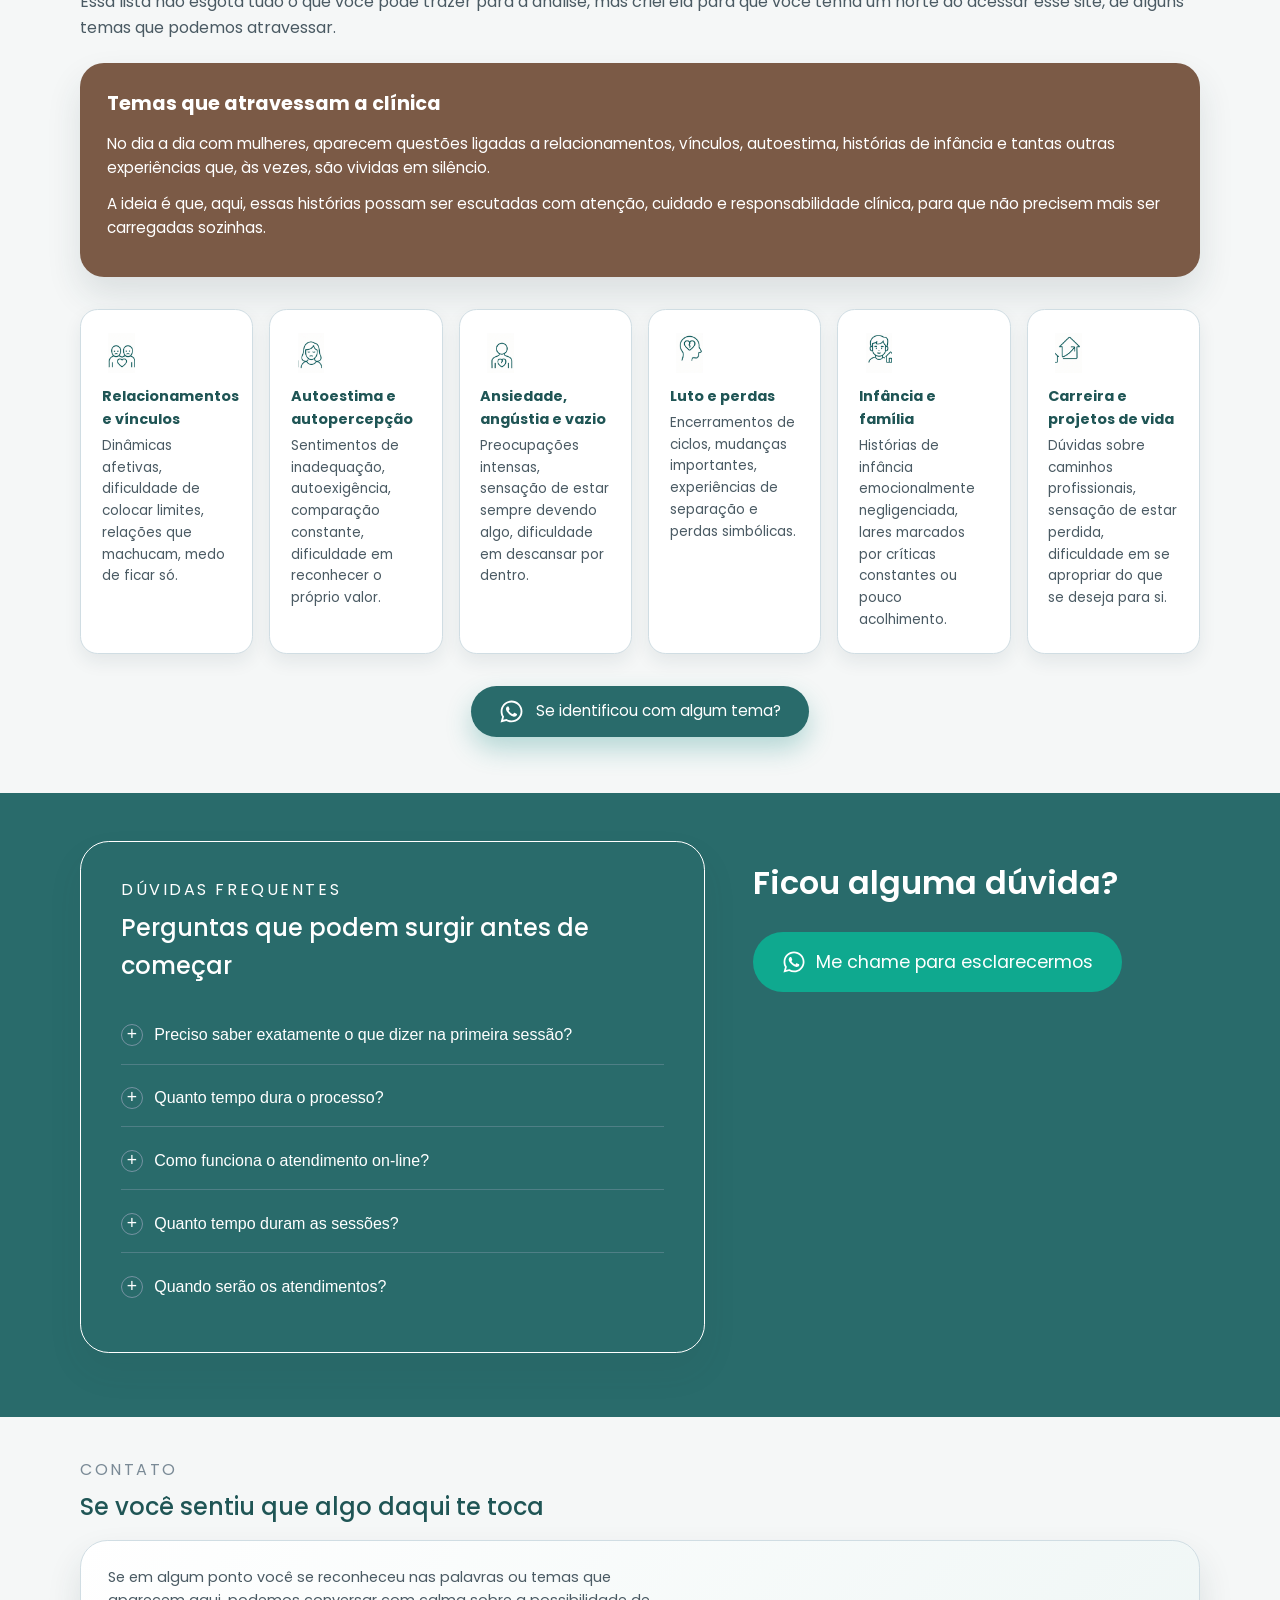
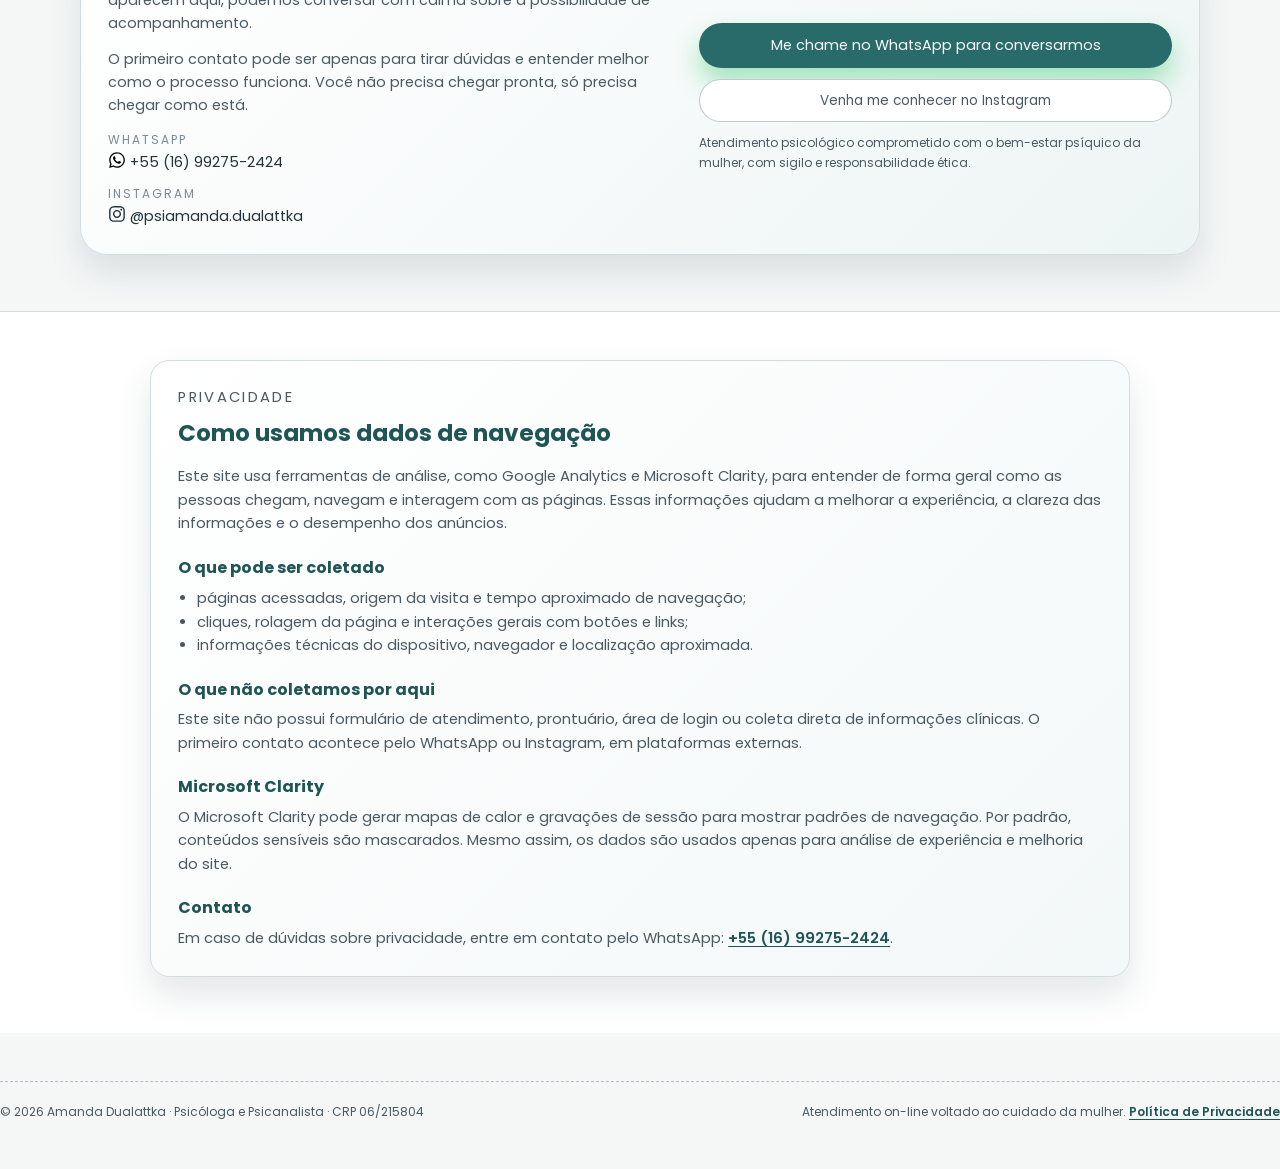
==== commit 70191064: "Adiciona politica de privacidade" ====
--- a/index.html
+++ b/index.html
@@ -38,6 +38,15 @@
     gtag('js', new Date());
 
     gtag('config', 'G-N88TZLFZXE');
+  </script>
+
+  <!-- Microsoft Clarity -->
+  <script type="text/javascript">
+    (function(c,l,a,r,i,t,y){
+        c[a]=c[a]||function(){(c[a].q=c[a].q||[]).push(arguments)};
+        t=l.createElement(r);t.async=1;t.src="https://www.clarity.ms/tag/"+i;
+        y=l.getElementsByTagName(r)[0];y.parentNode.insertBefore(t,y);
+    })(window, document, "clarity", "script", "xt2mpjvr6r");
   </script>
 
   <!-- DNS prefetch -->
@@ -87,6 +96,129 @@
       --text: #22333b;
     }
     body { background: var(--bg); color: var(--text); }
+
+    .privacy-section {
+      width: 100vw;
+      margin-left: calc(50% - 50vw);
+      margin-right: calc(50% - 50vw);
+      padding: 3rem var(--section-px) 3.5rem;
+      background: #ffffff;
+      border-top: 1px solid var(--border);
+    }
+
+    .privacy-box {
+      max-width: 980px;
+      margin: 0 auto;
+      border: 1px solid var(--border);
+      border-radius: 1.2rem;
+      padding: 1.6rem 1.7rem;
+      background: linear-gradient(135deg, #ffffff, #f3f8f8);
+      box-shadow: var(--shadow-soft);
+    }
+
+    .privacy-box h2 {
+      font-size: 1.45rem;
+      color: var(--primary-dark);
+      margin-bottom: 0.8rem;
+    }
+
+    .privacy-box h3 {
+      font-size: 1rem;
+      color: var(--primary-dark);
+      margin: 1.2rem 0 0.35rem;
+    }
+
+    .privacy-box p,
+    .privacy-box li {
+      font-size: 0.92rem;
+      color: var(--muted);
+    }
+
+    .privacy-box ul {
+      padding-left: 1.2rem;
+      margin-top: 0.4rem;
+    }
+
+    .privacy-box a {
+      color: var(--primary-dark);
+      font-weight: 600;
+      text-decoration: underline;
+      text-underline-offset: 3px;
+    }
+
+    .privacy-footer-link {
+      color: var(--primary-dark);
+      font-weight: 600;
+      text-decoration: underline;
+      text-underline-offset: 3px;
+    }
+
+    .cookie-notice {
+      position: fixed;
+      left: 1.25rem;
+      right: 1.25rem;
+      bottom: 1.25rem;
+      z-index: 60;
+      max-width: 900px;
+      margin: 0 auto;
+      display: flex;
+      align-items: center;
+      justify-content: space-between;
+      gap: 1rem;
+      padding: 1rem 1.1rem;
+      border: 1px solid rgba(41, 107, 107, 0.24);
+      border-radius: 1rem;
+      background: rgba(255, 255, 255, 0.96);
+      box-shadow: 0 18px 45px rgba(32, 58, 67, 0.22);
+      backdrop-filter: blur(12px);
+    }
+
+    .cookie-notice p {
+      font-size: 0.82rem;
+      color: var(--muted);
+      margin: 0;
+    }
+
+    .cookie-notice a {
+      color: var(--primary-dark);
+      font-weight: 600;
+      text-decoration: underline;
+      text-underline-offset: 3px;
+    }
+
+    .cookie-notice button {
+      flex-shrink: 0;
+      border: 0;
+      border-radius: var(--radius-pill);
+      padding: 0.65rem 1.1rem;
+      background: var(--primary);
+      color: #ffffff;
+      font: inherit;
+      font-size: 0.85rem;
+      cursor: pointer;
+    }
+
+    @media (max-width: 768px) {
+      .privacy-section {
+        padding: 2.5rem 1.25rem 3rem;
+      }
+
+      .privacy-box {
+        padding: 1.35rem 1.2rem;
+      }
+
+      .cookie-notice {
+        left: 0.85rem;
+        right: 0.85rem;
+        bottom: 0.85rem;
+        flex-direction: column;
+        align-items: flex-start;
+      }
+
+      .cookie-notice button {
+        width: 100%;
+      }
+    }
   </style>
 </head>
 <body>
@@ -124,6 +256,7 @@
         <a href="#temas">Temas</a>
         <a href="#duvidas">Dúvidas</a>
         <a href="#contato">Contato</a>
+        <a href="#privacidade">Privacidade</a>
       </div>
 
       <!-- Botão mobile -->
@@ -142,6 +275,7 @@
       <a href="#temas">Temas</a>
       <a href="#duvidas">Dúvidas</a>
       <a href="#contato">Contato</a>
+      <a href="#privacidade">Privacidade</a>
     </div>
   </nav>
 
@@ -635,9 +769,49 @@
       </div>
     </section>
 
+    <!-- POLÍTICA DE PRIVACIDADE -->
+    <section id="privacidade" class="privacy-section">
+      <div class="privacy-box">
+        <p class="section-kicker">Privacidade</p>
+        <h2>Como usamos dados de navegação</h2>
+        <p>
+          Este site usa ferramentas de análise, como Google Analytics e Microsoft Clarity, para entender de forma geral como as pessoas chegam, navegam e interagem com as páginas.
+          Essas informações ajudam a melhorar a experiência, a clareza das informações e o desempenho dos anúncios.
+        </p>
+
+        <h3>O que pode ser coletado</h3>
+        <ul>
+          <li>páginas acessadas, origem da visita e tempo aproximado de navegação;</li>
+          <li>cliques, rolagem da página e interações gerais com botões e links;</li>
+          <li>informações técnicas do dispositivo, navegador e localização aproximada.</li>
+        </ul>
+
+        <h3>O que não coletamos por aqui</h3>
+        <p>
+          Este site não possui formulário de atendimento, prontuário, área de login ou coleta direta de informações clínicas.
+          O primeiro contato acontece pelo WhatsApp ou Instagram, em plataformas externas.
+        </p>
+
+        <h3>Microsoft Clarity</h3>
+        <p>
+          O Microsoft Clarity pode gerar mapas de calor e gravações de sessão para mostrar padrões de navegação.
+          Por padrão, conteúdos sensíveis são mascarados. Mesmo assim, os dados são usados apenas para análise de experiência e melhoria do site.
+        </p>
+
+        <h3>Contato</h3>
+        <p>
+          Em caso de dúvidas sobre privacidade, entre em contato pelo WhatsApp:
+          <a href="https://wa.me/5516992752424" target="_blank" rel="noopener noreferrer">+55 (16) 99275-2424</a>.
+        </p>
+      </div>
+    </section>
+
     <footer>
       <span>© <span id="year">2025</span> Amanda Dualattka · Psicóloga e Psicanalista · CRP 06/215804</span>
-      <span>Atendimento on-line voltado ao cuidado da mulher.</span>
+      <span>
+        Atendimento on-line voltado ao cuidado da mulher.
+        <a class="privacy-footer-link" href="#privacidade">Política de Privacidade</a>
+      </span>
     </footer>
   </main>
 
@@ -655,5 +829,27 @@
     <svg aria-hidden="true"><use href="#icon-whatsapp"/></svg>
   </a>
 
+  <div class="cookie-notice" id="cookieNotice">
+    <p>
+      Usamos cookies e ferramentas de análise, como Google Analytics e Microsoft Clarity, para melhorar sua experiência e entender a navegação no site.
+      <a href="#privacidade">Ver política de privacidade</a>
+    </p>
+    <button type="button" id="cookieAccept">Entendi</button>
+  </div>
+
+  <script>
+    const cookieNotice = document.getElementById("cookieNotice");
+    const cookieAccept = document.getElementById("cookieAccept");
+
+    if (localStorage.getItem("privacyNoticeAccepted") === "true") {
+      cookieNotice?.remove();
+    }
+
+    cookieAccept?.addEventListener("click", () => {
+      localStorage.setItem("privacyNoticeAccepted", "true");
+      cookieNotice?.remove();
+    });
+  </script>
+
 </body>
 </html>
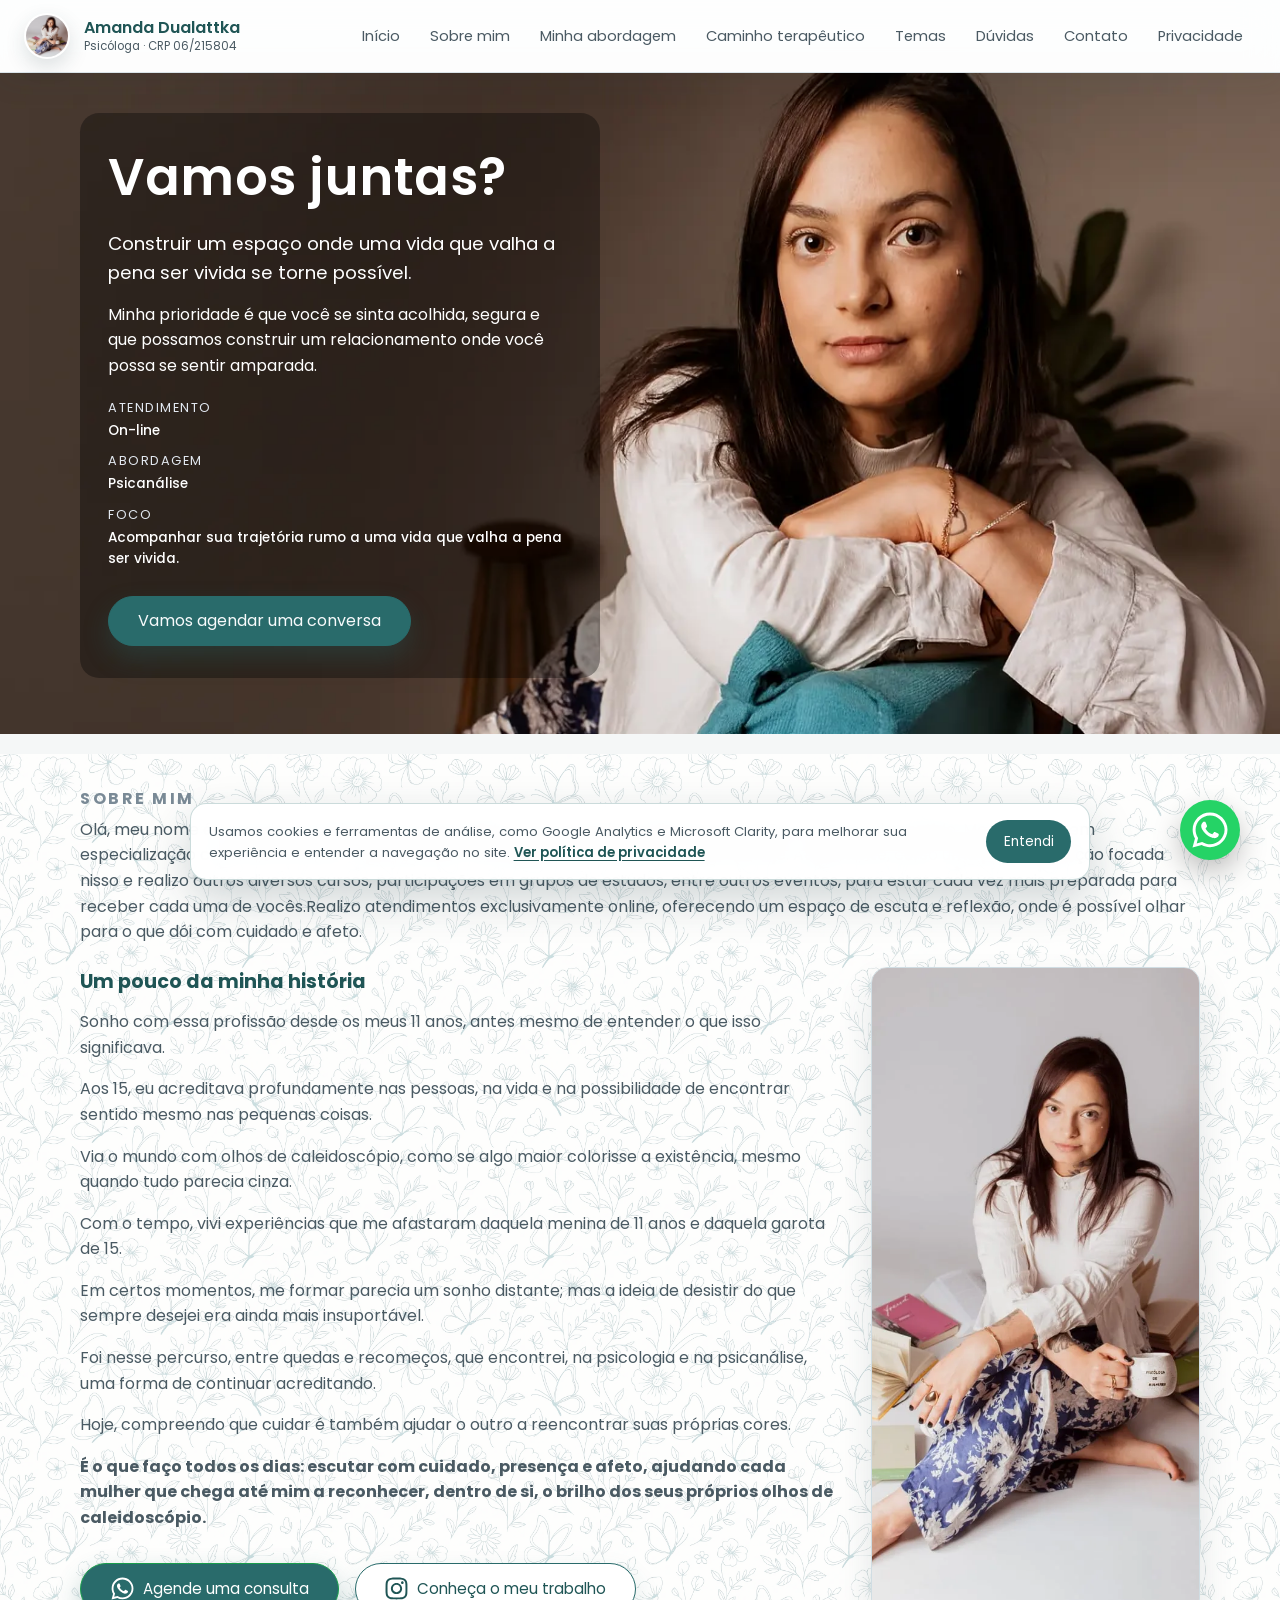
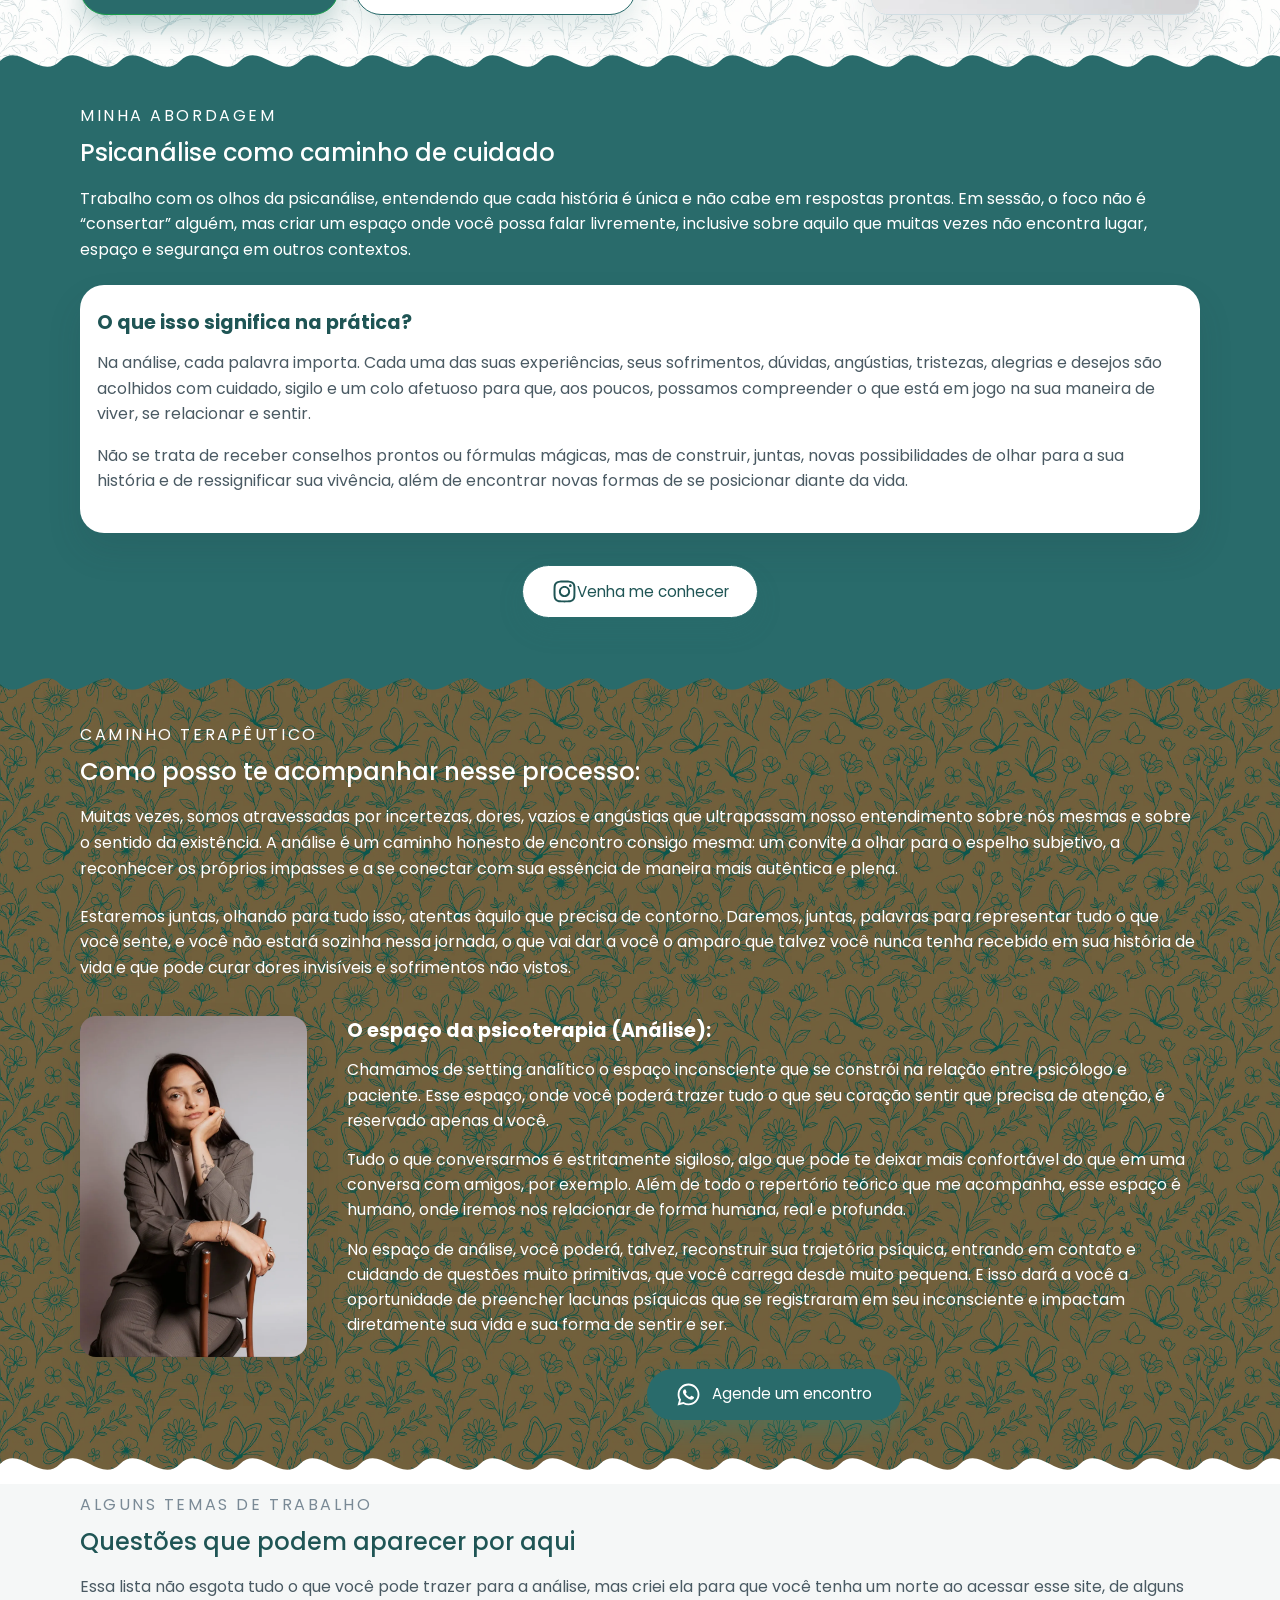
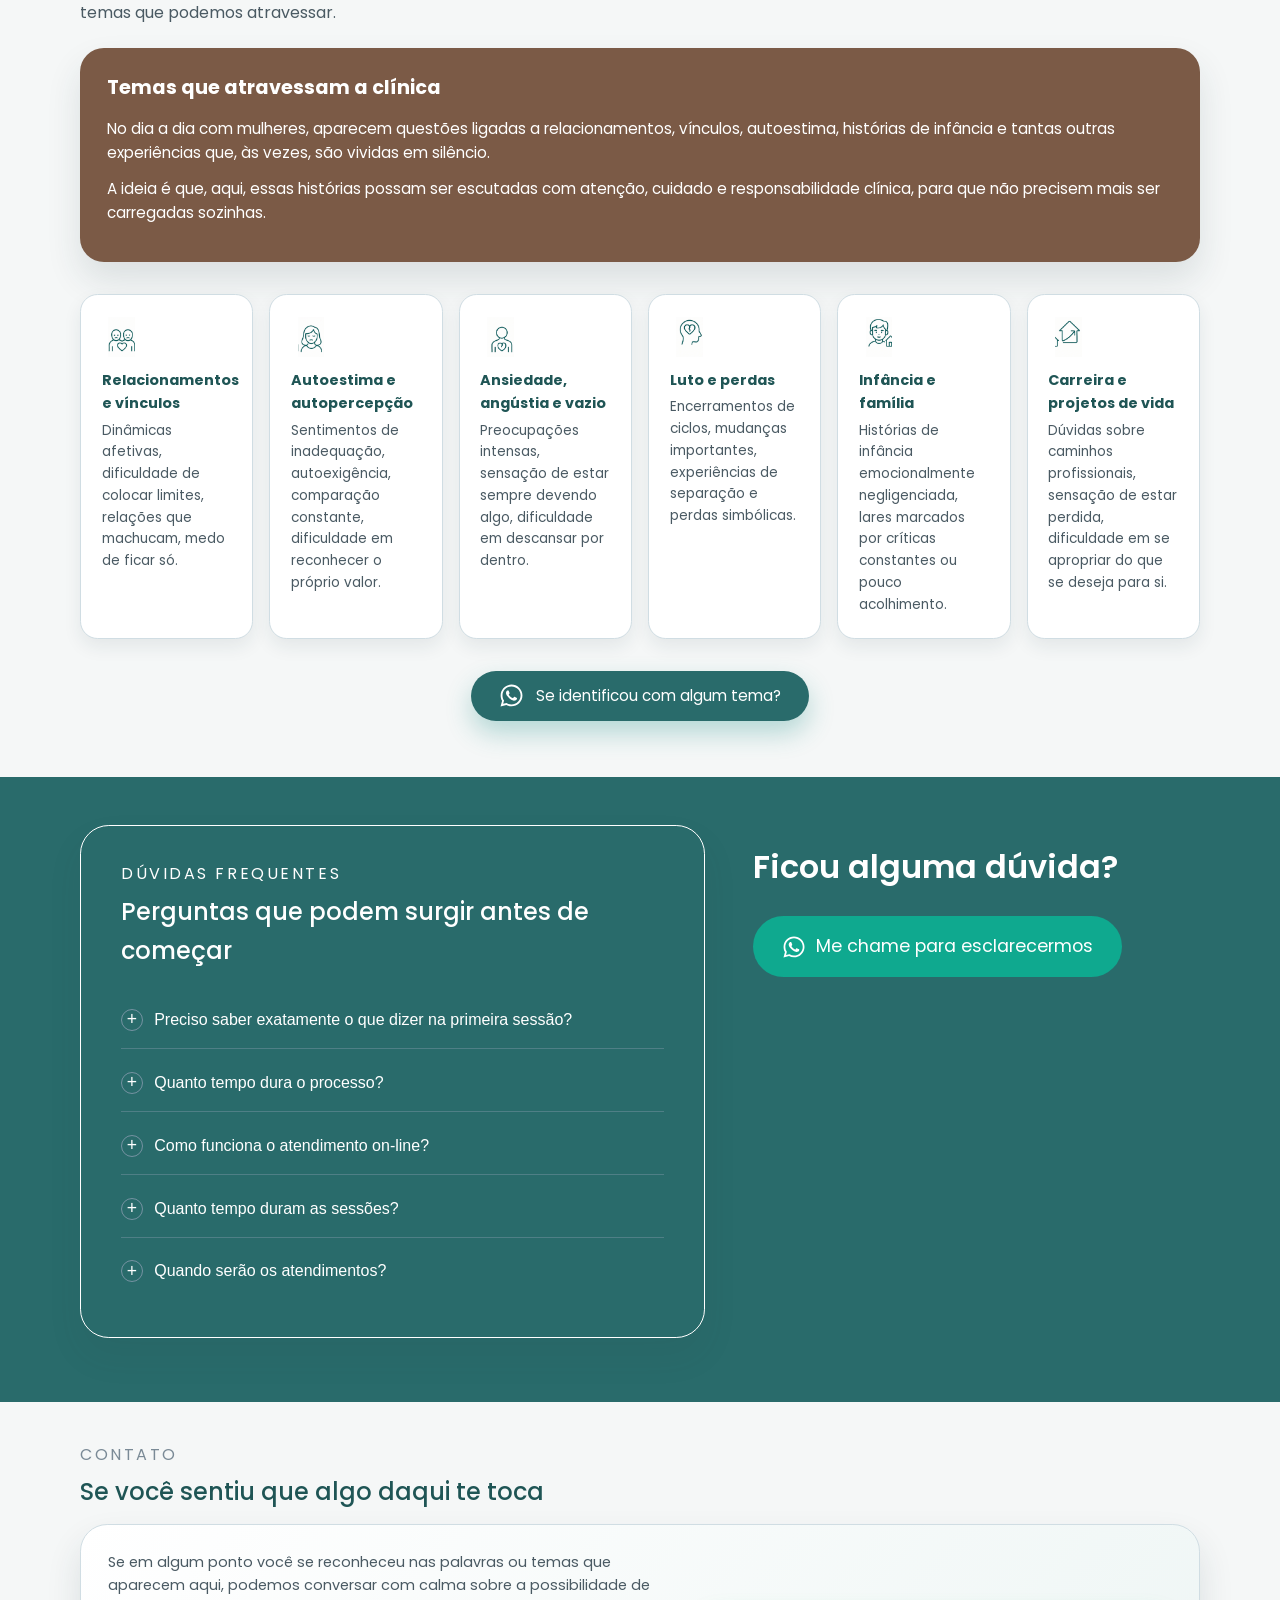
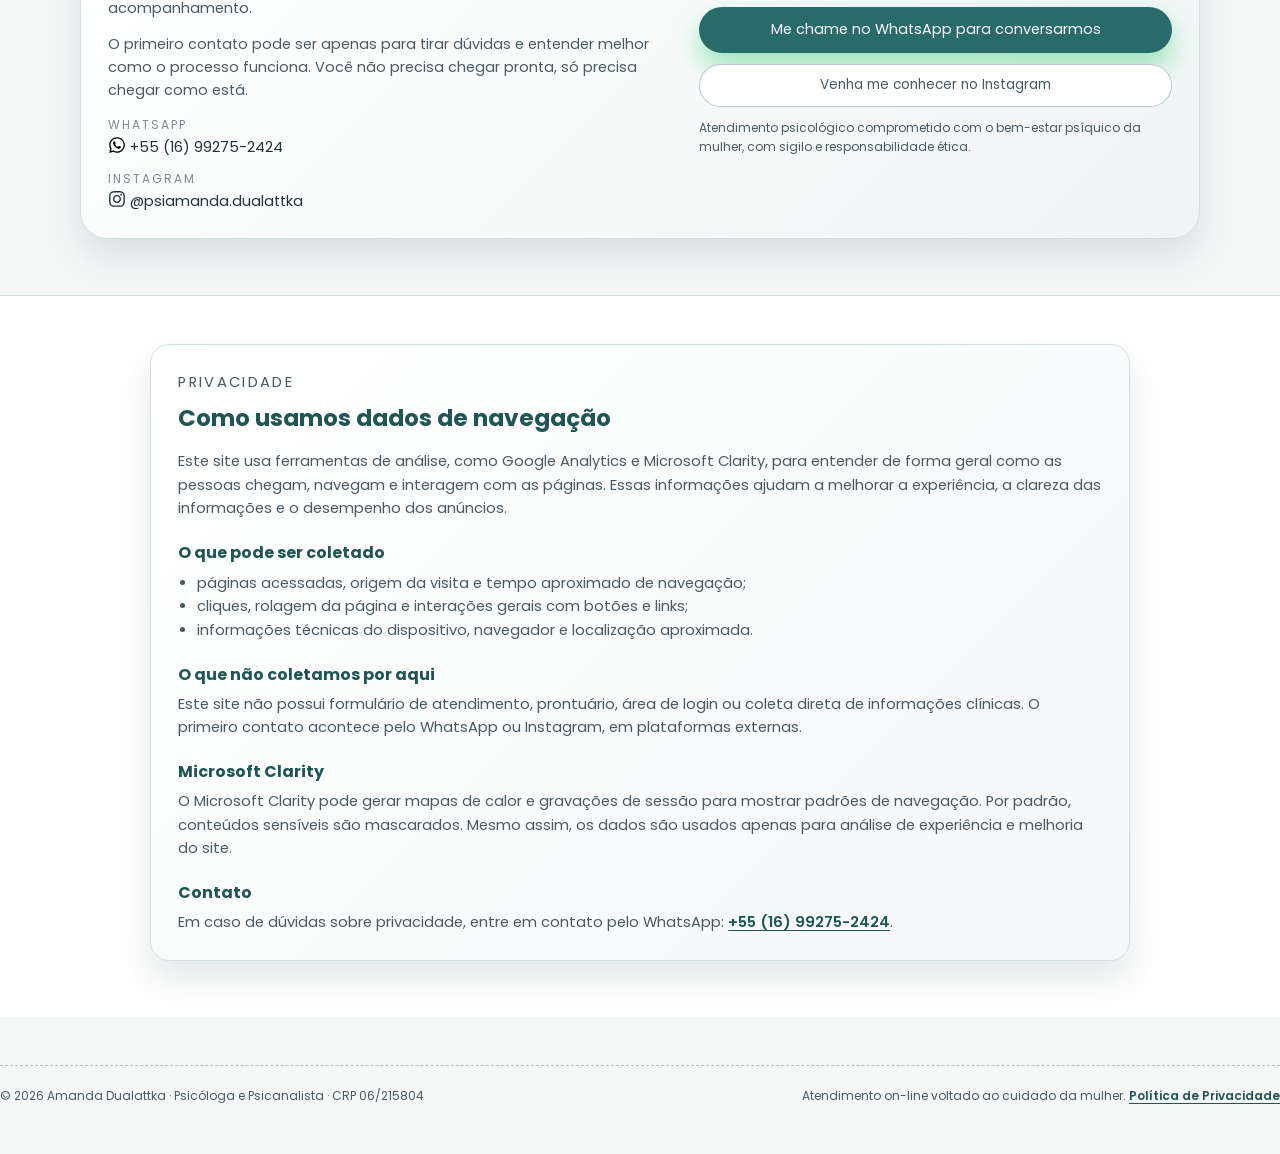
==== commit 4e11f7ca: "Melhora cabecalho responsivo" ====
--- a/index.html
+++ b/index.html
@@ -261,7 +261,8 @@
 
       <!-- Botão mobile -->
       <button class="nav-burger" type="button" id="burger" aria-label="Abrir menu de navegação" aria-controls="mobileMenu">
-        ☰ Menu
+        <span aria-hidden="true">☰</span>
+        <span>Menu</span>
       </button>
 
     </div>
@@ -312,7 +313,7 @@
           target="_blank"
           rel="noopener noreferrer"
           data-ga-click="whatsapp"
-          data-ga-location="hero"
+          data-ga-location="hero_primary_whatsapp"
         >
           Vamos agendar uma conversa
         </a>
@@ -369,7 +370,7 @@
               target="_blank"
               rel="noopener noreferrer"
               data-ga-click="whatsapp"
-              data-ga-location="sobre"
+              data-ga-location="about_primary_whatsapp"
             >
               <svg aria-hidden="true" class="icon"><use href="#icon-whatsapp"/></svg>
               Agende uma consulta
@@ -382,7 +383,7 @@
               target="_blank"
               rel="noopener noreferrer"
               data-ga-click="instagram"
-              data-ga-location="sobre"
+              data-ga-location="about_primary_instagram"
             >
               <svg aria-hidden="true" class="icon"><use href="#icon-instagram"/></svg>
               Conheça o meu trabalho
@@ -424,7 +425,7 @@
               target="_blank"
               rel="noopener noreferrer"
               data-ga-click="instagram"
-              data-ga-location="minha_abordagem"
+              data-ga-location="approach_primary_instagram"
             >
               <svg aria-hidden="true" class="icon"><use href="#icon-instagram"/></svg>
               Venha me conhecer
@@ -474,7 +475,7 @@
               rel="noopener noreferrer" 
               class="btn-whats"
               data-ga-click="whatsapp"
-              data-ga-location="caminho_terapeutico"
+              data-ga-location="therapeutic_path_primary_whatsapp"
             >
               <svg aria-hidden="true" class="icon"><use href="#icon-whatsapp"/></svg>
               Agende um encontro
@@ -583,7 +584,7 @@
               rel="noopener noreferrer" 
           class="btn-whats"
           data-ga-click="whatsapp"
-          data-ga-location="temas"
+          data-ga-location="topics_primary_whatsapp"
         >
           <svg aria-hidden="true" class="icon"><use href="#icon-whatsapp"/></svg>
           Se identificou com algum tema?
@@ -683,7 +684,7 @@
               rel="noopener noreferrer" 
               class="btn-whats-cta"
               data-ga-click="whatsapp"
-              data-ga-location="duvidas"
+              data-ga-location="faq_primary_whatsapp"
             >
           <svg aria-hidden="true" class="icon"><use href="#icon-whatsapp"/></svg>
           Me chame para esclarecermos
@@ -716,7 +717,7 @@
     rel="noopener noreferrer"
     class="contato-link"
     data-ga-click="whatsapp"
-    data-ga-location="contato_lista"
+    data-ga-location="contact_list_whatsapp"
   >
     <svg aria-hidden="true" class="icon contato-icon"><use href="#icon-whatsapp"/></svg>
     <span>+55 (16) 99275-2424</span>
@@ -731,7 +732,7 @@
     rel="noopener noreferrer"
     class="contato-link"
     data-ga-click="instagram"
-    data-ga-location="contato_lista"
+    data-ga-location="contact_list_instagram"
   >
     <svg aria-hidden="true" class="icon contato-icon"><use href="#icon-instagram"/></svg>
     <span>@psiamanda.dualattka</span>
@@ -747,7 +748,7 @@
             target="_blank"
             rel="noopener noreferrer"
             data-ga-click="whatsapp"
-            data-ga-location="contato"
+            data-ga-location="contact_primary_whatsapp"
           >
             Me chame no WhatsApp para conversarmos
           </a>
@@ -757,7 +758,7 @@
             target="_blank" 
             rel="noopener noreferrer"
             data-ga-click="instagram"
-            data-ga-location="contato_botao"
+            data-ga-location="contact_primary_instagram"
           >
             Venha me conhecer no Instagram
           </a>
@@ -824,7 +825,7 @@
     rel="noopener noreferrer"
     aria-label="Falar comigo no WhatsApp"
     data-ga-click="whatsapp"
-    data-ga-location="floating_button"
+    data-ga-location="floating_whatsapp"
   >
     <svg aria-hidden="true"><use href="#icon-whatsapp"/></svg>
   </a>
--- a/style.css
+++ b/style.css
@@ -120,34 +120,39 @@
   position: sticky;
   top: 0;
   z-index: 20;
-  background: rgba(245, 247, 247, 0.92);
-  backdrop-filter: blur(16px);
-  border-bottom: 1px solid rgba(208, 221, 227, 0.8);
+  background: rgba(255, 255, 255, 0.82);
+  backdrop-filter: blur(18px);
+  border-bottom: 1px solid rgba(208, 221, 227, 0.78);
+  box-shadow: 0 10px 28px rgba(32, 58, 67, 0.08);
 }
 
 .nav-inner {
   max-width: var(--max-width);
   margin: 0 auto;
-  padding: 0.6rem 1.5rem;
-  display: flex;
-  align-items: center;
-  justify-content: flex-start;
-  gap: 5rem;
+  min-height: 72px;
+  padding: 0.55rem 1.5rem;
+  display: flex;
+  align-items: center;
+  justify-content: space-between;
+  gap: 1.5rem;
 }
 
 .brand {
   display: flex;
   align-items: center;
-  gap: 0.75rem;
+  gap: 0.85rem;
+  flex: 0 0 auto;
+  min-width: 250px;
 }
 
 .brand-avatar {
-  width: 40px;
-  height: 40px;
+  width: 46px;
+  height: 46px;
   border-radius: var(--radius-pill);
   overflow: hidden;
-  border: 2px solid var(--primary-soft);
+  border: 2px solid #ffffff;
   background: #fff;
+  box-shadow: 0 8px 20px rgba(32, 58, 67, 0.15);
 }
 
 .brand-avatar img {
@@ -159,33 +164,40 @@
 .brand-text {
   display: flex;
   flex-direction: column;
-  gap: 0.1rem;
+  gap: 0.05rem;
 }
 
 .brand-name {
   font-weight: 600;
-  font-size: 0.95rem;
-  letter-spacing: 0.04em;
+  font-size: 1rem;
+  letter-spacing: 0;
   color: var(--primary-dark);
+  line-height: 1.25;
 }
 
 .brand-sub {
-  font-size: 0.7rem;
+  font-size: 0.72rem;
   color: var(--muted);
+  line-height: 1.35;
 }
 
 .nav-links {
   display: flex;
-  gap: 0.6rem;
-  font-size: 1rem;
+  align-items: center;
+  justify-content: flex-end;
+  gap: 0.25rem;
+  font-size: 0.92rem;
   color: var(--muted);
+  flex: 1 1 auto;
 }
 
 .nav-links a {
-  padding: 0.35rem 0.75rem;
+  padding: 0.5rem 0.75rem;
   border-radius: var(--radius-pill);
   border: 1px solid transparent;
-  transition: all 0.2s ease;
+  line-height: 1.25;
+  white-space: nowrap;
+  transition: background 0.2s ease, border-color 0.2s ease, color 0.2s ease;
 }
 
 .nav-links a:hover {
@@ -892,42 +904,75 @@
 
 @media (max-width: 768px) {
   .nav-inner {
-    padding-inline: 1rem;
+    min-height: 64px;
+    padding: 0.55rem 1rem;
+    gap: 0.75rem;
   }
 
   .nav-links {
     display: none;
+  }
+
+  .brand {
+    min-width: 0;
+    gap: 0.7rem;
+  }
+
+  .brand-avatar {
+    width: 42px;
+    height: 42px;
+  }
+
+  .brand-name {
+    font-size: 0.92rem;
+  }
+
+  .brand-sub {
+    font-size: 0.68rem;
   }
 
   .nav-burger {
     display: inline-flex;
     border-radius: var(--radius-pill);
-    border: 1px solid rgba(172, 185, 192, 0.9);
+    border: 1px solid rgba(41, 107, 107, 0.22);
     background: #ffffff;
-    padding: 0.3rem 0.7rem;
+    padding: 0.48rem 0.75rem;
     font-size: 0.8rem;
-    color: var(--muted);
+    color: var(--primary-dark);
     align-items: center;
-    gap: 0.3rem;
+    gap: 0.35rem;
+    box-shadow: 0 8px 20px rgba(32, 58, 67, 0.1);
   }
 
   .nav-links-mobile {
     display: none;
-    flex-direction: column;
-    padding: 0.5rem 1.5rem 0.75rem;
-    gap: 0.4rem;
-    font-size: 0.85rem;
-    background: #f9fbfb;
-    border-top: 1px solid rgba(208, 221, 227, 0.9);
+    position: absolute;
+    top: calc(100% + 0.6rem);
+    left: 1rem;
+    right: 1rem;
+    max-width: calc(100% - 2rem);
+    margin: 0 auto 0.75rem;
+    grid-template-columns: repeat(2, minmax(0, 1fr));
+    padding: 0.7rem;
+    gap: 0.35rem;
+    font-size: 0.84rem;
+    background: rgba(255, 255, 255, 0.94);
+    backdrop-filter: blur(16px);
+    border: 1px solid rgba(208, 221, 227, 0.9);
+    border-radius: 1rem;
+    box-shadow: 0 14px 34px rgba(32, 58, 67, 0.13);
   }
 
   .nav-links-mobile a {
-    padding: 0.4rem 0.25rem;
-    border-radius: 0.6rem;
+    padding: 0.62rem 0.7rem;
+    border-radius: 0.75rem;
+    color: var(--muted);
+    background: var(--primary-softer);
+    text-align: center;
   }
 
   .nav-links-mobile.show {
-    display: flex;
+    display: grid;
   }
 
   .page {
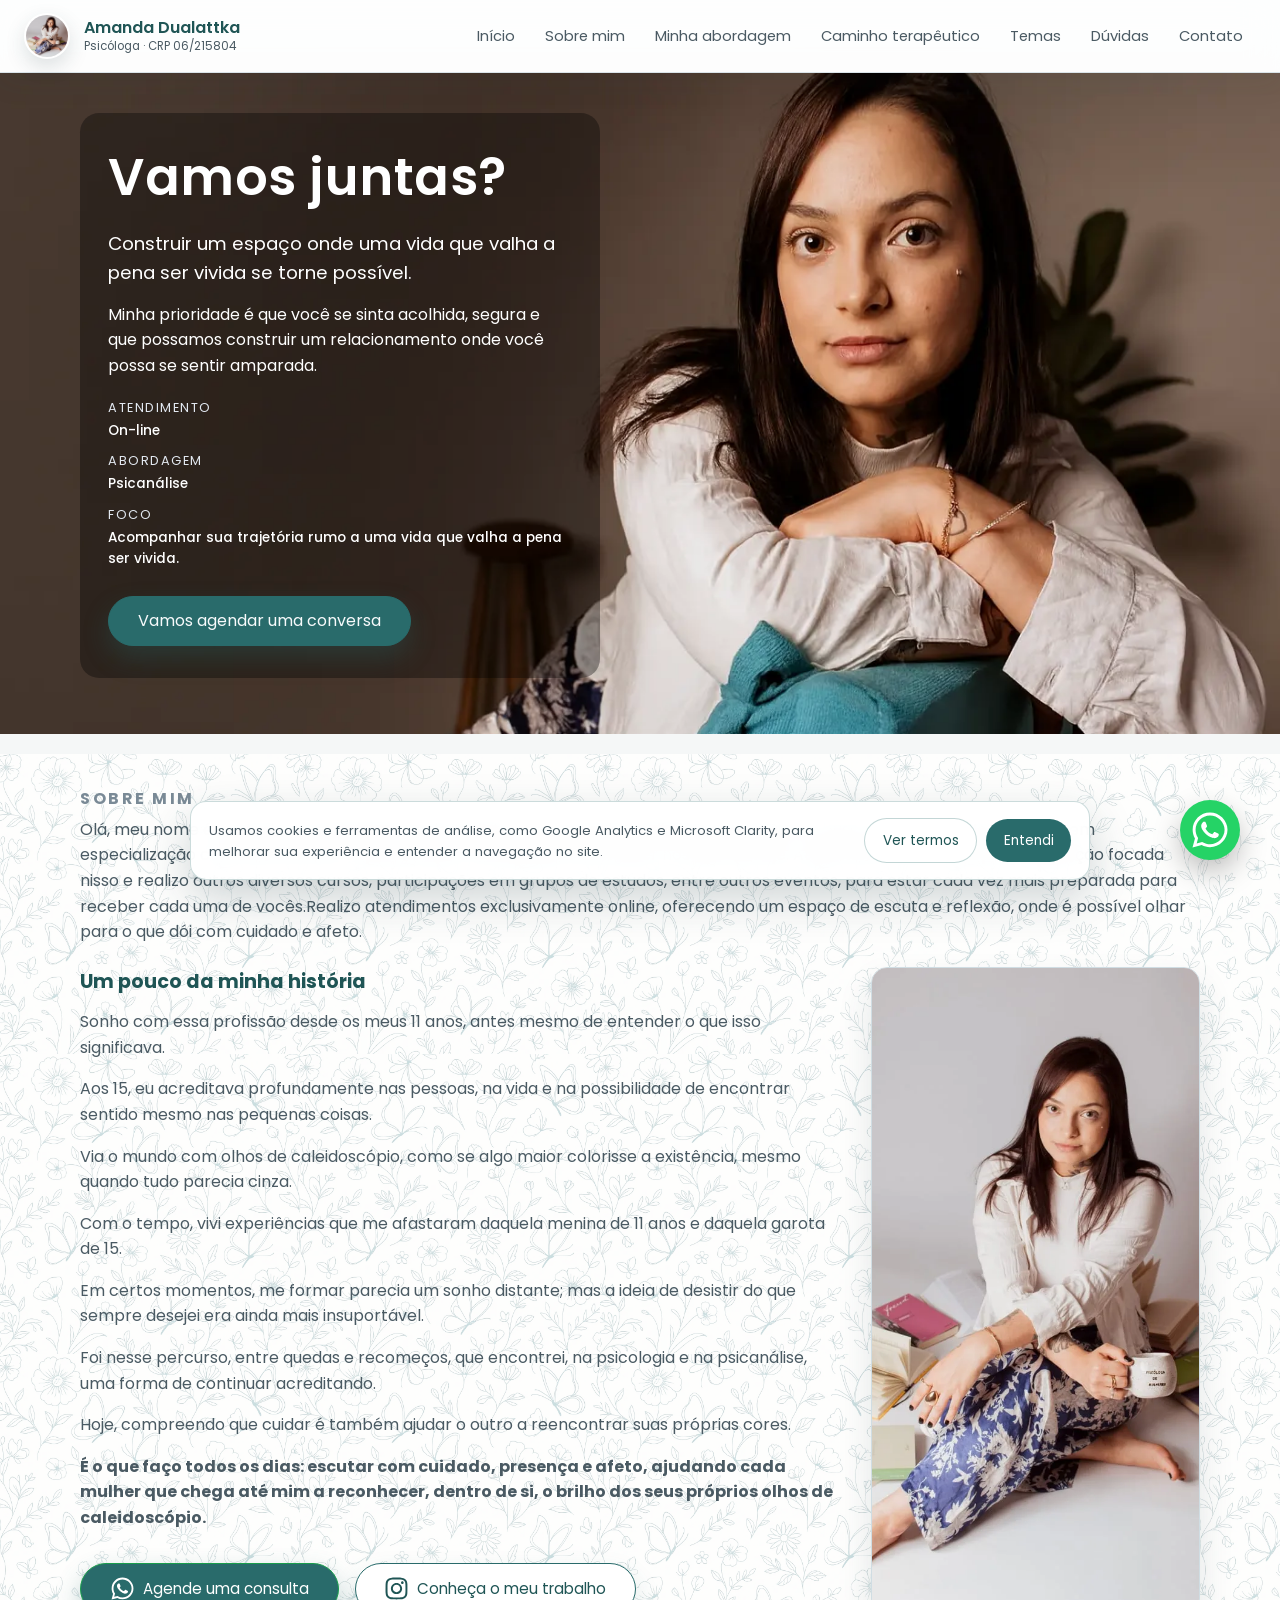
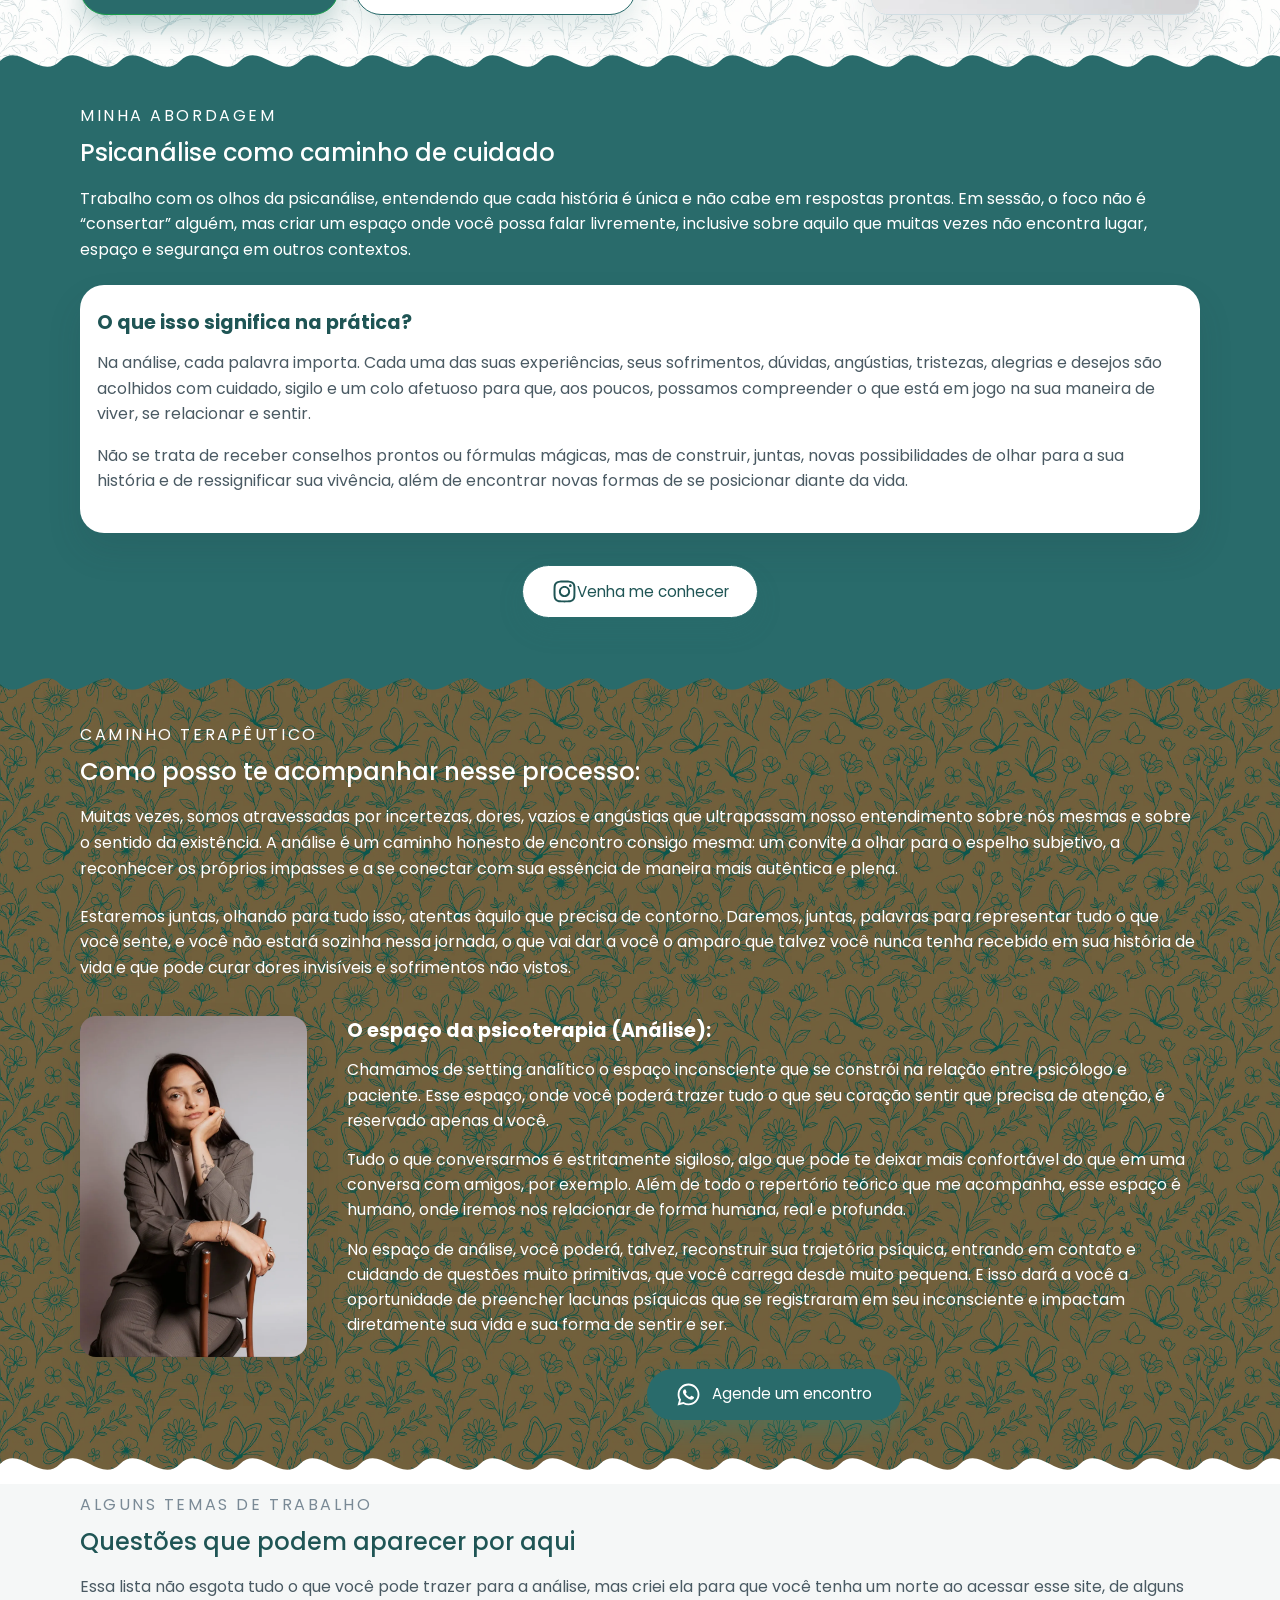
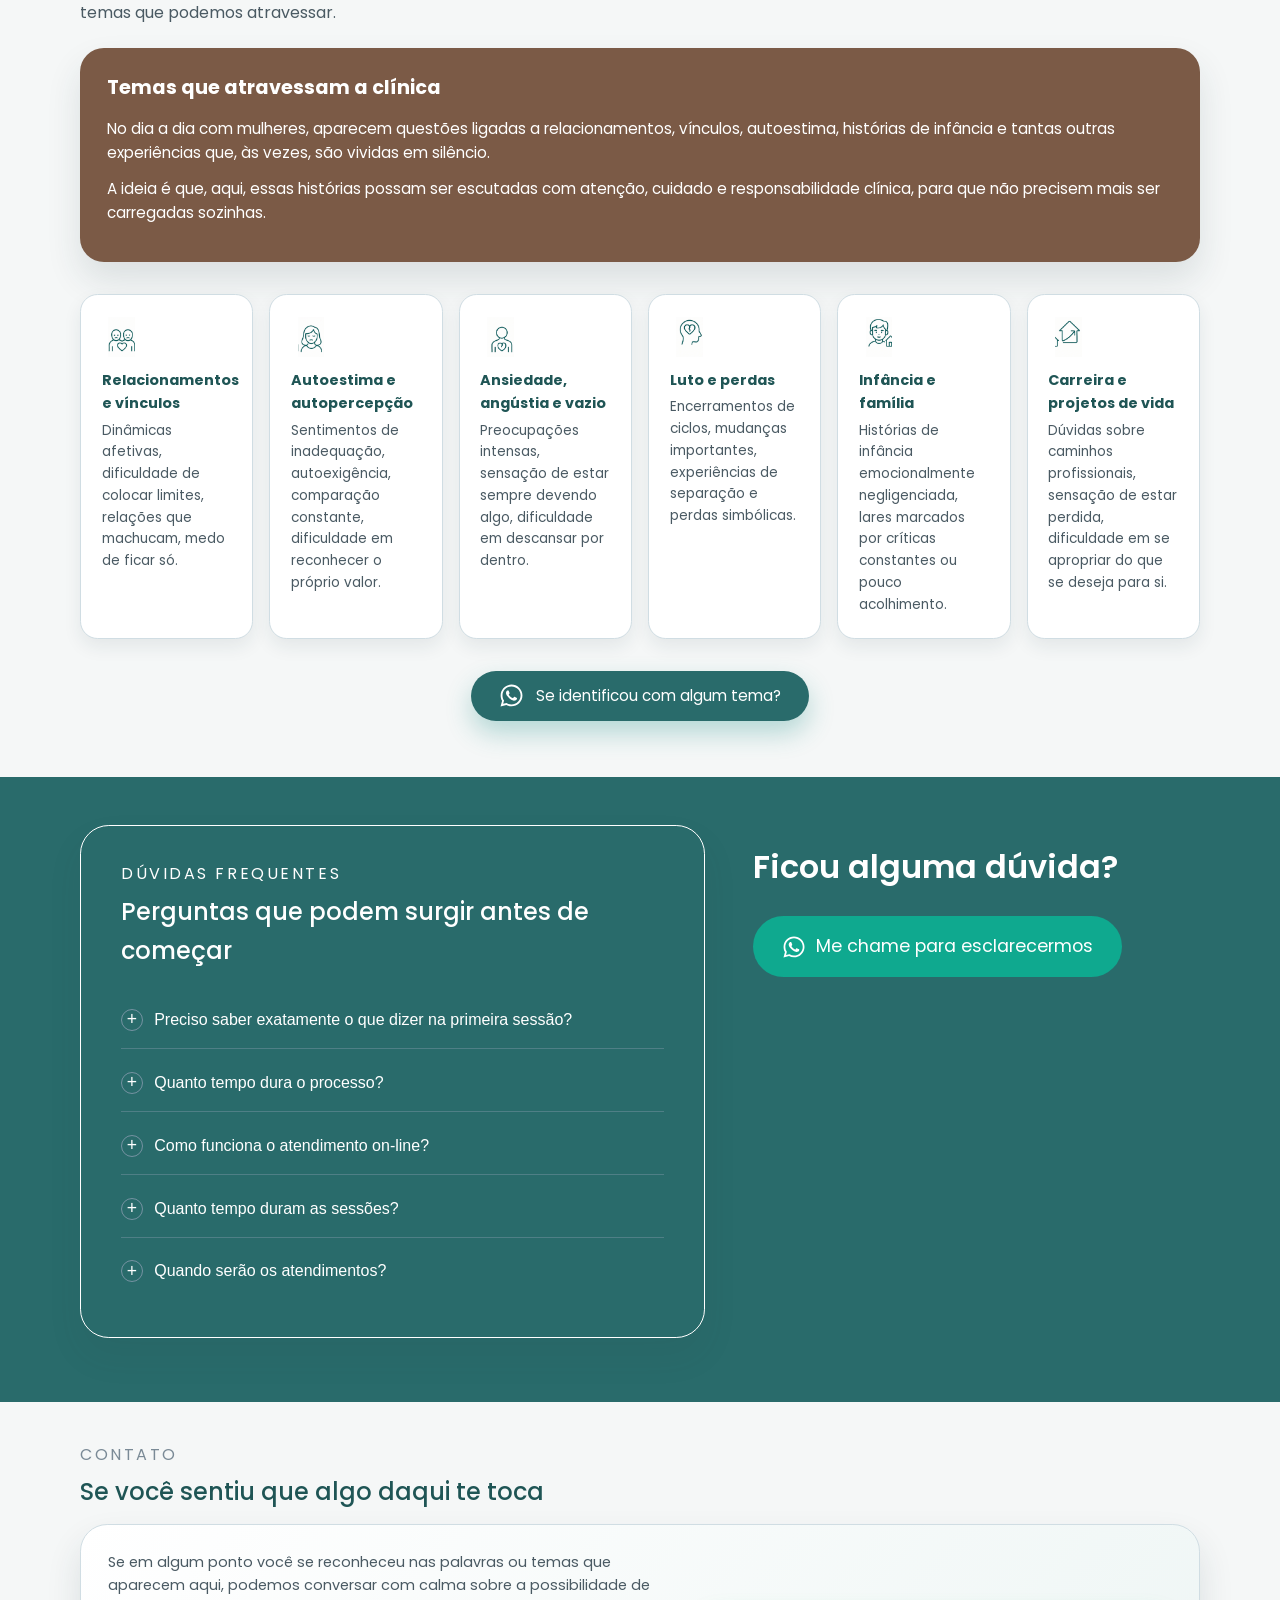
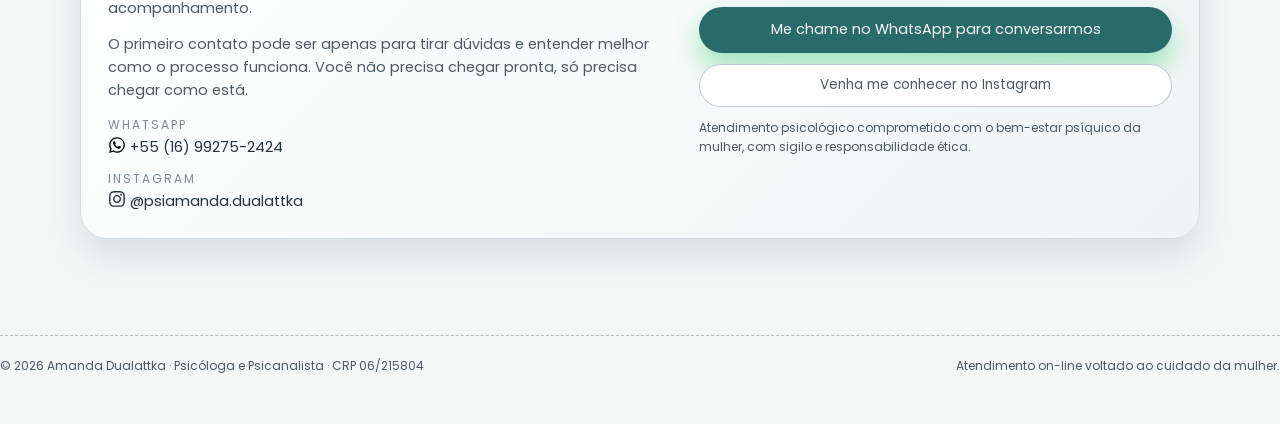
==== commit 31b0f6ef: "Move privacidade para modal" ====
--- a/index.html
+++ b/index.html
@@ -97,62 +97,6 @@
     }
     body { background: var(--bg); color: var(--text); }
 
-    .privacy-section {
-      width: 100vw;
-      margin-left: calc(50% - 50vw);
-      margin-right: calc(50% - 50vw);
-      padding: 3rem var(--section-px) 3.5rem;
-      background: #ffffff;
-      border-top: 1px solid var(--border);
-    }
-
-    .privacy-box {
-      max-width: 980px;
-      margin: 0 auto;
-      border: 1px solid var(--border);
-      border-radius: 1.2rem;
-      padding: 1.6rem 1.7rem;
-      background: linear-gradient(135deg, #ffffff, #f3f8f8);
-      box-shadow: var(--shadow-soft);
-    }
-
-    .privacy-box h2 {
-      font-size: 1.45rem;
-      color: var(--primary-dark);
-      margin-bottom: 0.8rem;
-    }
-
-    .privacy-box h3 {
-      font-size: 1rem;
-      color: var(--primary-dark);
-      margin: 1.2rem 0 0.35rem;
-    }
-
-    .privacy-box p,
-    .privacy-box li {
-      font-size: 0.92rem;
-      color: var(--muted);
-    }
-
-    .privacy-box ul {
-      padding-left: 1.2rem;
-      margin-top: 0.4rem;
-    }
-
-    .privacy-box a {
-      color: var(--primary-dark);
-      font-weight: 600;
-      text-decoration: underline;
-      text-underline-offset: 3px;
-    }
-
-    .privacy-footer-link {
-      color: var(--primary-dark);
-      font-weight: 600;
-      text-decoration: underline;
-      text-underline-offset: 3px;
-    }
-
     .cookie-notice {
       position: fixed;
       left: 1.25rem;
@@ -179,15 +123,14 @@
       margin: 0;
     }
 
-    .cookie-notice a {
-      color: var(--primary-dark);
-      font-weight: 600;
-      text-decoration: underline;
-      text-underline-offset: 3px;
+    .cookie-actions {
+      display: flex;
+      align-items: center;
+      gap: 0.55rem;
+      flex-shrink: 0;
     }
 
     .cookie-notice button {
-      flex-shrink: 0;
       border: 0;
       border-radius: var(--radius-pill);
       padding: 0.65rem 1.1rem;
@@ -198,15 +141,89 @@
       cursor: pointer;
     }
 
+    .cookie-notice .btn-privacy {
+      border: 1px solid rgba(41, 107, 107, 0.28);
+      background: #ffffff;
+      color: var(--primary-dark);
+    }
+
+    .privacy-modal {
+      position: fixed;
+      inset: 0;
+      z-index: 90;
+      display: flex;
+      align-items: center;
+      justify-content: center;
+      padding: 1.25rem;
+      background: rgba(22, 38, 44, 0.48);
+      backdrop-filter: blur(8px);
+    }
+
+    .privacy-modal[hidden] {
+      display: none;
+    }
+
+    .privacy-modal-card {
+      position: relative;
+      width: min(920px, 100%);
+      max-height: min(82vh, 760px);
+      overflow-y: auto;
+      border: 1px solid var(--border);
+      border-radius: 1.2rem;
+      padding: 1.6rem 1.7rem;
+      background: linear-gradient(135deg, #ffffff, #f3f8f8);
+      box-shadow: 0 24px 70px rgba(22, 38, 44, 0.28);
+    }
+
+    .privacy-modal-close {
+      position: sticky;
+      top: 0;
+      float: right;
+      width: 36px;
+      height: 36px;
+      margin: -0.4rem -0.4rem 0.4rem 1rem;
+      border: 1px solid rgba(41, 107, 107, 0.22);
+      border-radius: var(--radius-pill);
+      background: #ffffff;
+      color: var(--primary-dark);
+      font: inherit;
+      font-size: 1.15rem;
+      line-height: 1;
+      cursor: pointer;
+      box-shadow: 0 8px 18px rgba(32, 58, 67, 0.12);
+    }
+
+    .privacy-modal-card h2 {
+      font-size: 1.45rem;
+      color: var(--primary-dark);
+      margin-bottom: 0.8rem;
+    }
+
+    .privacy-modal-card h3 {
+      font-size: 1rem;
+      color: var(--primary-dark);
+      margin: 1.2rem 0 0.35rem;
+    }
+
+    .privacy-modal-card p,
+    .privacy-modal-card li {
+      font-size: 0.92rem;
+      color: var(--muted);
+    }
+
+    .privacy-modal-card ul {
+      padding-left: 1.2rem;
+      margin-top: 0.4rem;
+    }
+
+    .privacy-modal-card a {
+      color: var(--primary-dark);
+      font-weight: 600;
+      text-decoration: underline;
+      text-underline-offset: 3px;
+    }
+
     @media (max-width: 768px) {
-      .privacy-section {
-        padding: 2.5rem 1.25rem 3rem;
-      }
-
-      .privacy-box {
-        padding: 1.35rem 1.2rem;
-      }
-
       .cookie-notice {
         left: 0.85rem;
         right: 0.85rem;
@@ -215,8 +232,21 @@
         align-items: flex-start;
       }
 
+      .cookie-actions {
+        width: 100%;
+      }
+
       .cookie-notice button {
         width: 100%;
+      }
+
+      .privacy-modal {
+        padding: 0.85rem;
+      }
+
+      .privacy-modal-card {
+        max-height: 86vh;
+        padding: 1.35rem 1.2rem;
       }
     }
   </style>
@@ -256,7 +286,6 @@
         <a href="#temas">Temas</a>
         <a href="#duvidas">Dúvidas</a>
         <a href="#contato">Contato</a>
-        <a href="#privacidade">Privacidade</a>
       </div>
 
       <!-- Botão mobile -->
@@ -276,7 +305,6 @@
       <a href="#temas">Temas</a>
       <a href="#duvidas">Dúvidas</a>
       <a href="#contato">Contato</a>
-      <a href="#privacidade">Privacidade</a>
     </div>
   </nav>
 
@@ -770,49 +798,9 @@
       </div>
     </section>
 
-    <!-- POLÍTICA DE PRIVACIDADE -->
-    <section id="privacidade" class="privacy-section">
-      <div class="privacy-box">
-        <p class="section-kicker">Privacidade</p>
-        <h2>Como usamos dados de navegação</h2>
-        <p>
-          Este site usa ferramentas de análise, como Google Analytics e Microsoft Clarity, para entender de forma geral como as pessoas chegam, navegam e interagem com as páginas.
-          Essas informações ajudam a melhorar a experiência, a clareza das informações e o desempenho dos anúncios.
-        </p>
-
-        <h3>O que pode ser coletado</h3>
-        <ul>
-          <li>páginas acessadas, origem da visita e tempo aproximado de navegação;</li>
-          <li>cliques, rolagem da página e interações gerais com botões e links;</li>
-          <li>informações técnicas do dispositivo, navegador e localização aproximada.</li>
-        </ul>
-
-        <h3>O que não coletamos por aqui</h3>
-        <p>
-          Este site não possui formulário de atendimento, prontuário, área de login ou coleta direta de informações clínicas.
-          O primeiro contato acontece pelo WhatsApp ou Instagram, em plataformas externas.
-        </p>
-
-        <h3>Microsoft Clarity</h3>
-        <p>
-          O Microsoft Clarity pode gerar mapas de calor e gravações de sessão para mostrar padrões de navegação.
-          Por padrão, conteúdos sensíveis são mascarados. Mesmo assim, os dados são usados apenas para análise de experiência e melhoria do site.
-        </p>
-
-        <h3>Contato</h3>
-        <p>
-          Em caso de dúvidas sobre privacidade, entre em contato pelo WhatsApp:
-          <a href="https://wa.me/5516992752424" target="_blank" rel="noopener noreferrer">+55 (16) 99275-2424</a>.
-        </p>
-      </div>
-    </section>
-
     <footer>
       <span>© <span id="year">2025</span> Amanda Dualattka · Psicóloga e Psicanalista · CRP 06/215804</span>
-      <span>
-        Atendimento on-line voltado ao cuidado da mulher.
-        <a class="privacy-footer-link" href="#privacidade">Política de Privacidade</a>
-      </span>
+      <span>Atendimento on-line voltado ao cuidado da mulher.</span>
     </footer>
   </main>
 
@@ -833,14 +821,66 @@
   <div class="cookie-notice" id="cookieNotice">
     <p>
       Usamos cookies e ferramentas de análise, como Google Analytics e Microsoft Clarity, para melhorar sua experiência e entender a navegação no site.
-      <a href="#privacidade">Ver política de privacidade</a>
     </p>
-    <button type="button" id="cookieAccept">Entendi</button>
+    <div class="cookie-actions">
+      <button type="button" class="btn-privacy" id="privacyOpen">Ver termos</button>
+      <button type="button" id="cookieAccept">Entendi</button>
+    </div>
+  </div>
+
+  <div class="privacy-modal" id="privacyModal" role="dialog" aria-modal="true" aria-labelledby="privacyTitle" hidden>
+    <div class="privacy-modal-card">
+      <button type="button" class="privacy-modal-close" id="privacyClose" aria-label="Fechar termos de privacidade">×</button>
+      <p class="section-kicker">Privacidade</p>
+      <h2 id="privacyTitle">Como usamos dados de navegação</h2>
+      <p>
+        Este site usa ferramentas de análise, como Google Analytics e Microsoft Clarity, para entender de forma geral como as pessoas chegam, navegam e interagem com as páginas.
+        Essas informações ajudam a melhorar a experiência, a clareza das informações e o desempenho dos anúncios.
+      </p>
+
+      <h3>O que pode ser coletado</h3>
+      <ul>
+        <li>páginas acessadas, origem da visita e tempo aproximado de navegação;</li>
+        <li>cliques, rolagem da página e interações gerais com botões e links;</li>
+        <li>informações técnicas do dispositivo, navegador e localização aproximada.</li>
+      </ul>
+
+      <h3>O que não coletamos por aqui</h3>
+      <p>
+        Este site não possui formulário de atendimento, prontuário, área de login ou coleta direta de informações clínicas.
+        O primeiro contato acontece pelo WhatsApp ou Instagram, em plataformas externas.
+      </p>
+
+      <h3>Microsoft Clarity</h3>
+      <p>
+        O Microsoft Clarity pode gerar mapas de calor e gravações de sessão para mostrar padrões de navegação.
+        Por padrão, conteúdos sensíveis são mascarados. Mesmo assim, os dados são usados apenas para análise de experiência e melhoria do site.
+      </p>
+
+      <h3>Contato</h3>
+      <p>
+        Em caso de dúvidas sobre privacidade, entre em contato pelo WhatsApp:
+        <a href="https://wa.me/5516992752424" target="_blank" rel="noopener noreferrer">+55 (16) 99275-2424</a>.
+      </p>
+    </div>
   </div>
 
   <script>
     const cookieNotice = document.getElementById("cookieNotice");
     const cookieAccept = document.getElementById("cookieAccept");
+    const privacyOpen = document.getElementById("privacyOpen");
+    const privacyClose = document.getElementById("privacyClose");
+    const privacyModal = document.getElementById("privacyModal");
+
+    function openPrivacyModal() {
+      privacyModal?.removeAttribute("hidden");
+      privacyClose?.focus();
+    }
+
+    function closePrivacyModal() {
+      privacyModal?.setAttribute("hidden", "");
+      privacyOpen?.focus();
+    }
 
     if (localStorage.getItem("privacyNoticeAccepted") === "true") {
       cookieNotice?.remove();
@@ -850,6 +890,19 @@
       localStorage.setItem("privacyNoticeAccepted", "true");
       cookieNotice?.remove();
     });
+
+    privacyOpen?.addEventListener("click", openPrivacyModal);
+    privacyClose?.addEventListener("click", closePrivacyModal);
+
+    privacyModal?.addEventListener("click", (event) => {
+      if (event.target === privacyModal) closePrivacyModal();
+    });
+
+    document.addEventListener("keydown", (event) => {
+      if (event.key === "Escape" && !privacyModal?.hasAttribute("hidden")) {
+        closePrivacyModal();
+      }
+    });
   </script>
 
 </body>
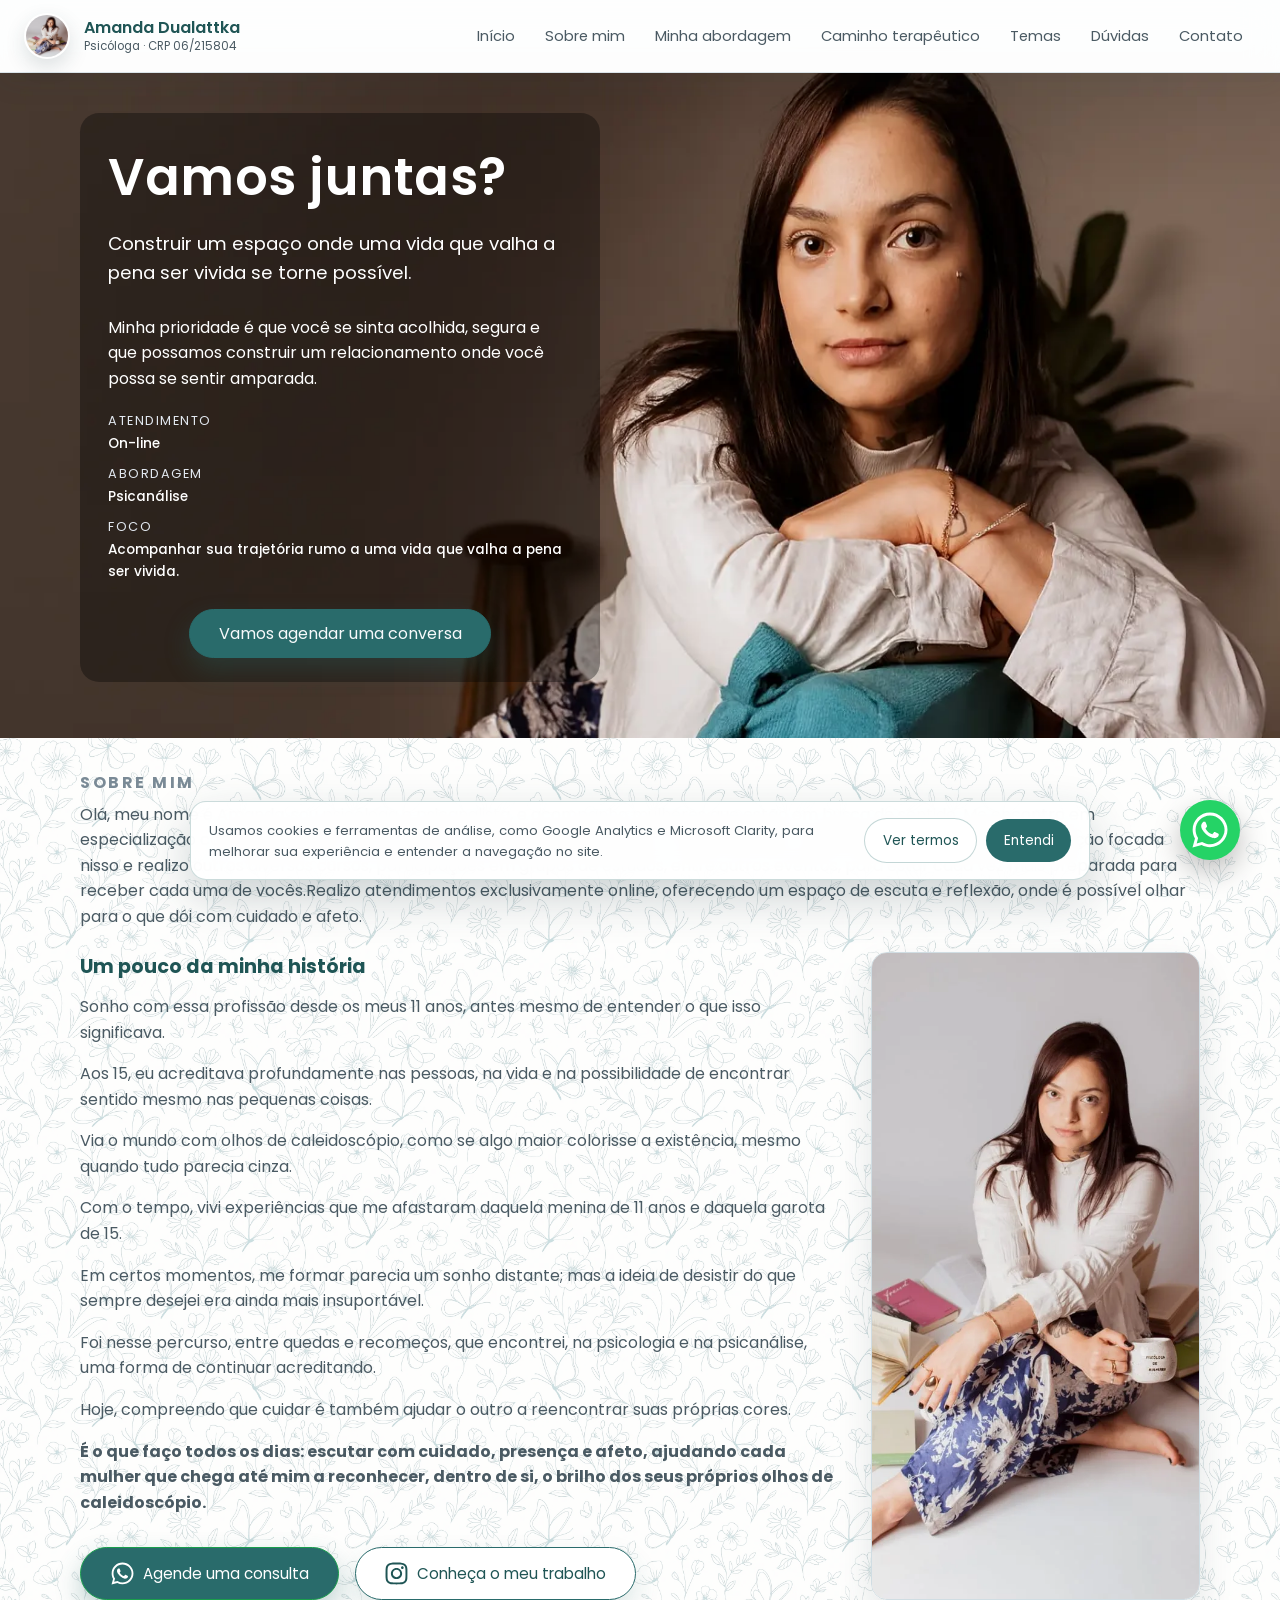
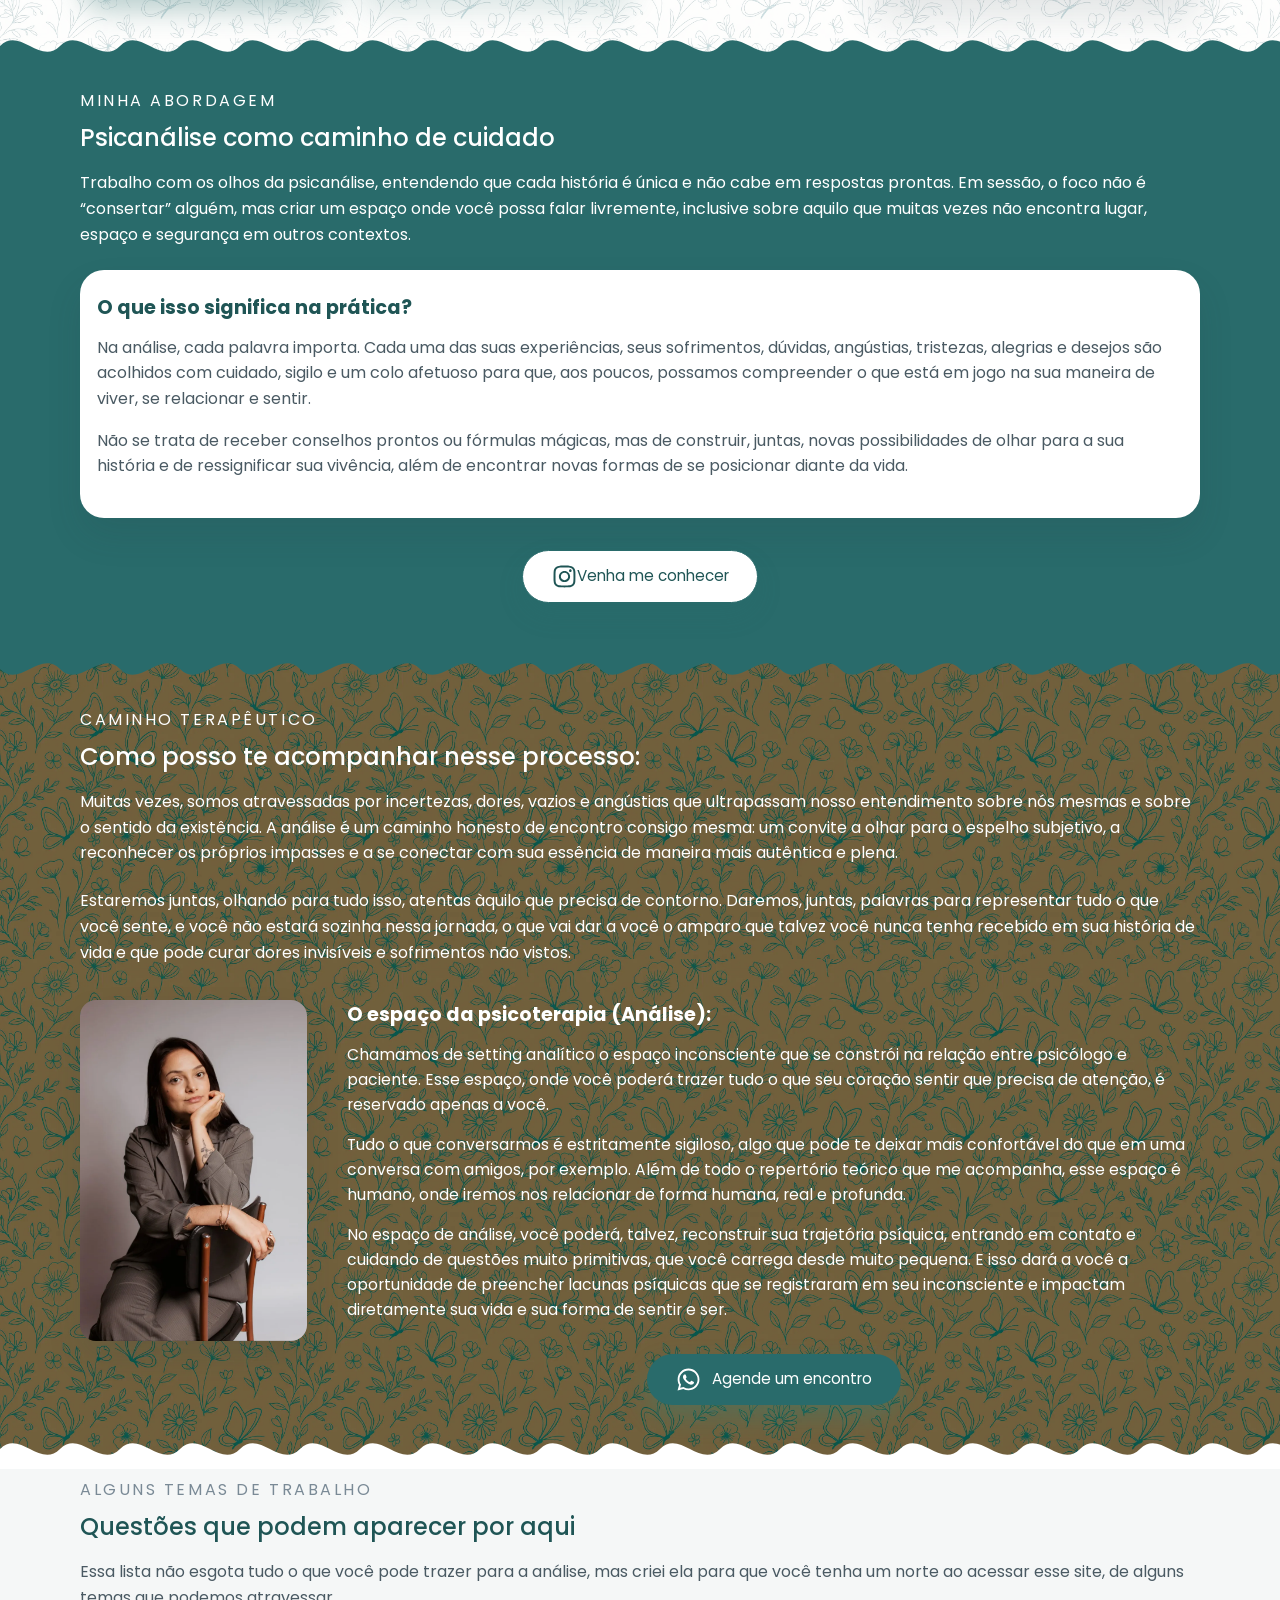
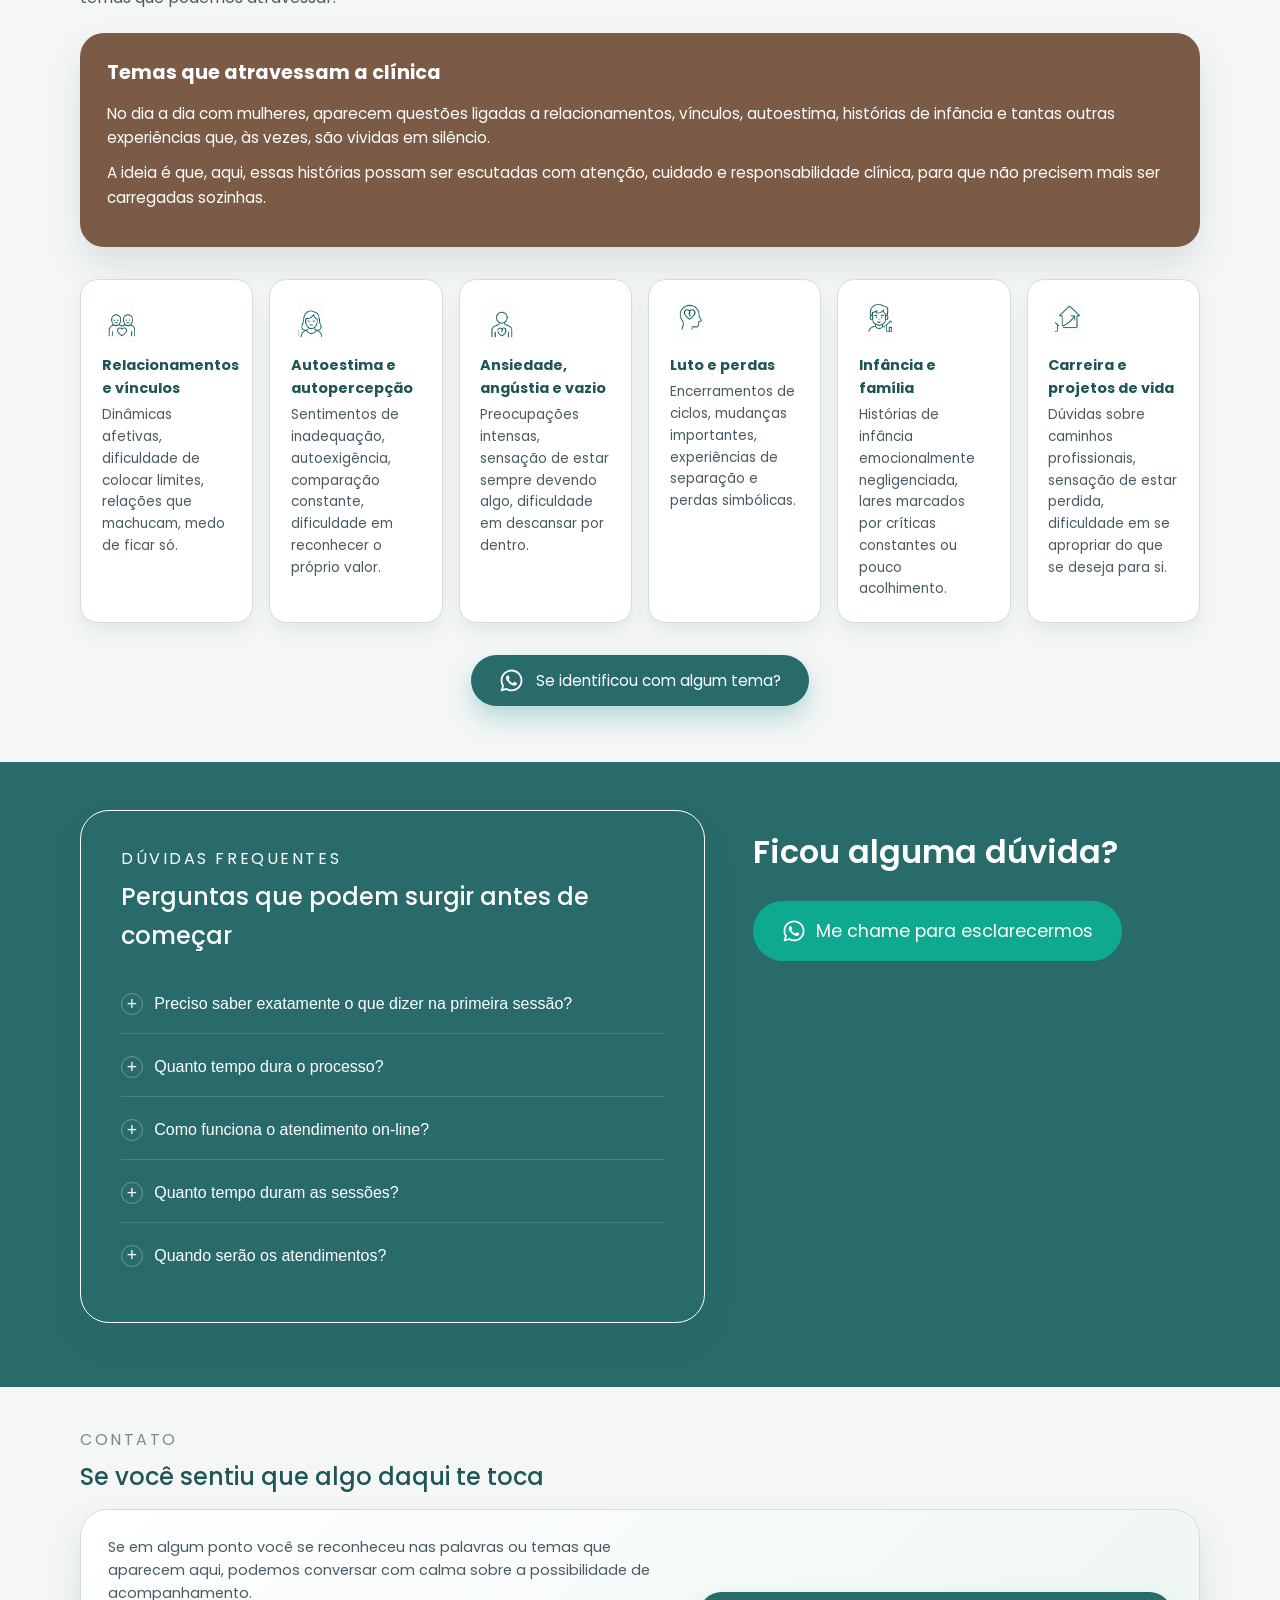
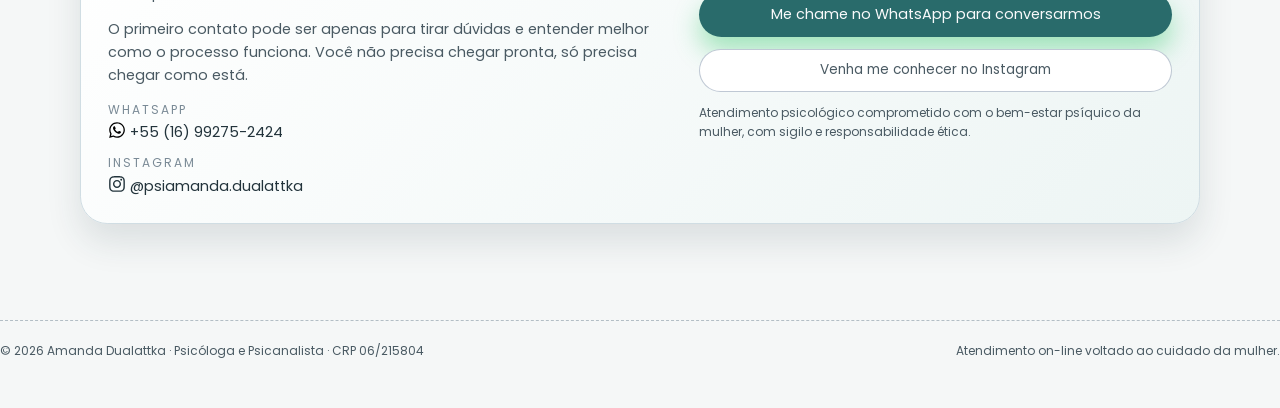
==== commit 78b86cd7: "Ajusta hero mobile" ====
--- a/index.html
+++ b/index.html
@@ -311,40 +311,45 @@
   <!-- HERO -->
   <section id="inicio" class="hero">
     <div class="hero-content">
-      <h1 class="hero-title">Vamos juntas?</h1>
-      <p class="hero-subtitle-main">
-        Construir um espaço onde uma vida que valha a pena ser vivida se torne possível.
-      </p>
-      <p class="hero-subtitle-extra">
-        Minha prioridade é que você se sinta acolhida, segura e que possamos construir um relacionamento onde você possa se sentir amparada.
-      </p>
-
-      <div class="hero-meta">
-        <span>
-          <span class="hero-meta-label">Atendimento</span>
-          <span class="hero-meta-value">On-line</span>
-        </span>
-        <span>
-          <span class="hero-meta-label">Abordagem</span>
-          <span class="hero-meta-value">Psicanálise</span>
-        </span>
-        <span>
-          <span class="hero-meta-label">Foco</span>
-          <span class="hero-meta-value">Acompanhar sua trajetória rumo a uma vida que valha a pena ser vivida.</span>
-        </span>
-      </div>
-
-      <div class="hero-actions">
-        <a
-          href="https://wa.me/5516992752424?text=Ol%C3%A1%2C+gostaria+de+saber+um+pouco+mais+sobre+a+terapia."
-          class="btn-primary"
-          target="_blank"
-          rel="noopener noreferrer"
-          data-ga-click="whatsapp"
-          data-ga-location="hero_primary_whatsapp"
-        >
-          Vamos agendar uma conversa
-        </a>
+      <div class="hero-intro">
+        <h1 class="hero-title">Vamos juntas?</h1>
+        <p class="hero-subtitle-main">
+          Construir um espaço onde uma vida que valha a pena ser vivida se torne possível.
+        </p>
+      </div>
+
+      <div class="hero-details">
+        <p class="hero-subtitle-extra">
+          Minha prioridade é que você se sinta acolhida, segura e que possamos construir um relacionamento onde você possa se sentir amparada.
+        </p>
+
+        <div class="hero-meta">
+          <span>
+            <span class="hero-meta-label">Atendimento</span>
+            <span class="hero-meta-value">On-line</span>
+          </span>
+          <span>
+            <span class="hero-meta-label">Abordagem</span>
+            <span class="hero-meta-value">Psicanálise</span>
+          </span>
+          <span>
+            <span class="hero-meta-label">Foco</span>
+            <span class="hero-meta-value">Acompanhar sua trajetória rumo a uma vida que valha a pena ser vivida.</span>
+          </span>
+        </div>
+
+        <div class="hero-actions">
+          <a
+            href="https://wa.me/5516992752424?text=Ol%C3%A1%2C+gostaria+de+saber+um+pouco+mais+sobre+a+terapia."
+            class="btn-primary"
+            target="_blank"
+            rel="noopener noreferrer"
+            data-ga-click="whatsapp"
+            data-ga-location="hero_primary_whatsapp"
+          >
+            Vamos agendar uma conversa
+          </a>
+        </div>
       </div>
     </div>
   </section>
--- a/style.css
+++ b/style.css
@@ -57,7 +57,7 @@
 .page {
   max-width: var(--max-width);
   margin: 0 auto;
-  padding: 1.25rem 0rem 3rem;
+  padding: 0 0rem 3rem;
 }
 
 /* ============ BOTÃO FLUTUANTE WHATSAPP ============ */
@@ -239,10 +239,23 @@
 
 .hero-content {
   max-width: 520px;
-  padding: 1.5rem 1.75rem 2rem;
-  border-radius: 1.2rem;
+  color: #fff;
+}
+
+.hero-intro,
+.hero-details {
+  padding: 1.5rem 1.75rem;
   background: rgba(0, 0, 0, 0.35);
-  color: #fff;
+}
+
+.hero-intro {
+  border-radius: 1.2rem 1.2rem 0 0;
+  padding-bottom: 0.4rem;
+}
+
+.hero-details {
+  border-radius: 0 0 1.2rem 1.2rem;
+  padding-top: 0.4rem;
 }
 
 @keyframes heroSlideIn {
@@ -320,7 +333,7 @@
 .hero-actions {
   display: flex;
   flex-direction: column;
-  align-items: flex-start;
+  align-items: center;
   gap: 0.8rem;
   opacity: 0;
   transform: translateX(-40px);
@@ -976,53 +989,108 @@
   }
 
   .page {
-    padding-inline: 1.25rem;
+    padding: 0 1.25rem 3rem;
   }
 
   .hero {
-    padding: 4.5rem 1.2rem 2.4rem;
-    min-height: 520px;
+    align-items: stretch;
+    padding: 0.45rem 1rem 2rem;
+    min-height: 650px;
     background-image: url("amanda_cadeira.webp"); /* HERO MOBILE DIFERENTE */
-    background-position: center;
+    background-position: center top;
+  }
+
+  .hero::after {
+    content: "";
+    position: absolute;
+    inset: 0;
+    background: rgba(0, 0, 0, 0.28);
+    pointer-events: none;
   }
 
   .hero-content {
-    /*background: transparent;
-    padding: 0;*/
+    position: relative;
+    z-index: 1;
+    width: 100%;
+    max-width: 100%;
+    color: #ffffff;
     display: flex;
     flex-direction: column;
-    gap: 0.6rem;
+    justify-content: space-between;
+    gap: 1.8rem;
+    min-height: 590px;
+  }
+
+  .hero-intro,
+  .hero-details {
+    border-radius: 1rem;
+    background: rgba(20, 18, 16, 0.32);
+    box-shadow: 0 14px 34px rgba(20, 18, 16, 0.16);
+  }
+
+  .hero-intro {
+    margin-top: 0;
+    padding: 1.05rem 0.15rem 1rem;
+    background: transparent;
+    box-shadow: none;
+    text-shadow: 0 2px 10px rgba(0, 0, 0, 0.62);
+  }
+
+  .hero-details {
+    margin-bottom: 0.5rem;
+    padding: 0.95rem 0.15rem 1.1rem;
+    background: transparent;
+    box-shadow: none;
+    text-shadow: 0 2px 10px rgba(0, 0, 0, 0.66);
   }
 
   .hero-title {
-    font-size: 2.1rem;
+    font-size: 2.12rem;
     margin-bottom: 0.2rem;
+    color: #ffffff;
   }
 
   .hero-subtitle-main {
-    font-size: 1rem;
+    font-size: 1.06rem;
   }
 
   .hero-subtitle-extra {
-    font-size: 0.9rem;  /* texto menor no mobile */
+    font-size: 0.94rem;  /* texto menor no mobile */
+    margin-bottom: 0.85rem;
   }
 
   .hero-meta {
-    font-size: 0.8rem;
+    display: grid;
+    grid-template-columns: repeat(2, minmax(0, 1fr));
+    font-size: 0.86rem;
+    gap: 0.55rem 0.8rem;
+    margin-bottom: 1.1rem;
+  }
+
+  .hero-meta > span:last-child {
+    grid-column: 1 / -1;
   }
 
   .hero-meta-label {
-    font-size: 0.75rem;
+    font-size: 0.78rem;
+    color: #e2e8f0;
+  }
+
+  .hero-meta-value {
+    color: #ffffff;
   }
 
   .hero-actions {
-    margin-top: 0.8rem;
+    align-items: center;
+    margin-top: 0;
   }
 
   .btn-primary {
-    white-space: nowrap;
-    font-size: 1rem;
-    padding: 0.9rem 0.5rem;
+    white-space: normal;
+    text-align: center;
+    justify-content: center;
+    font-size: 0.96rem;
+    padding: 0.85rem 1rem;
   }
 
   /* SOBRE AÇÕES – botões empilhados no mobile */
@@ -1294,7 +1362,7 @@
 }
 
 .skip-link:focus {
-  top: 0;
+  top: -100%;
 }
 
 /* ============ FOCUS INDICATORS ============ */
